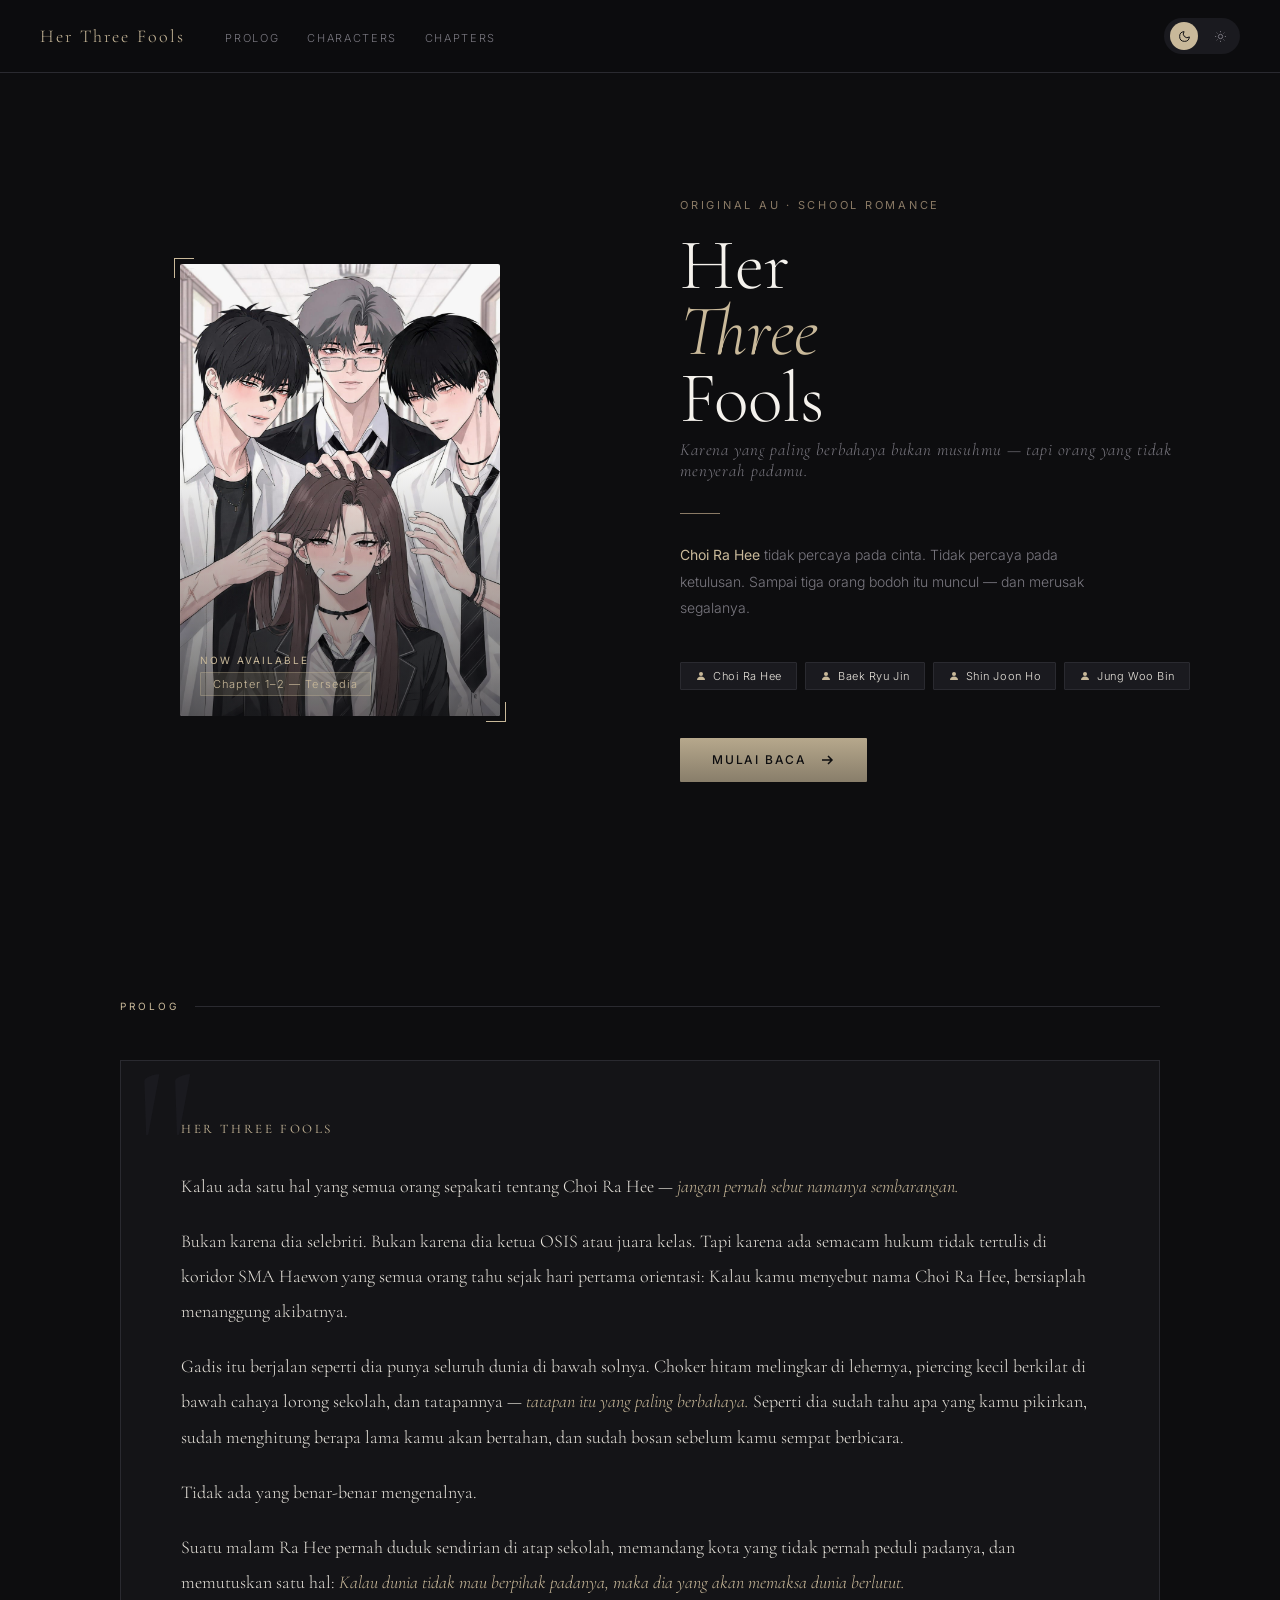
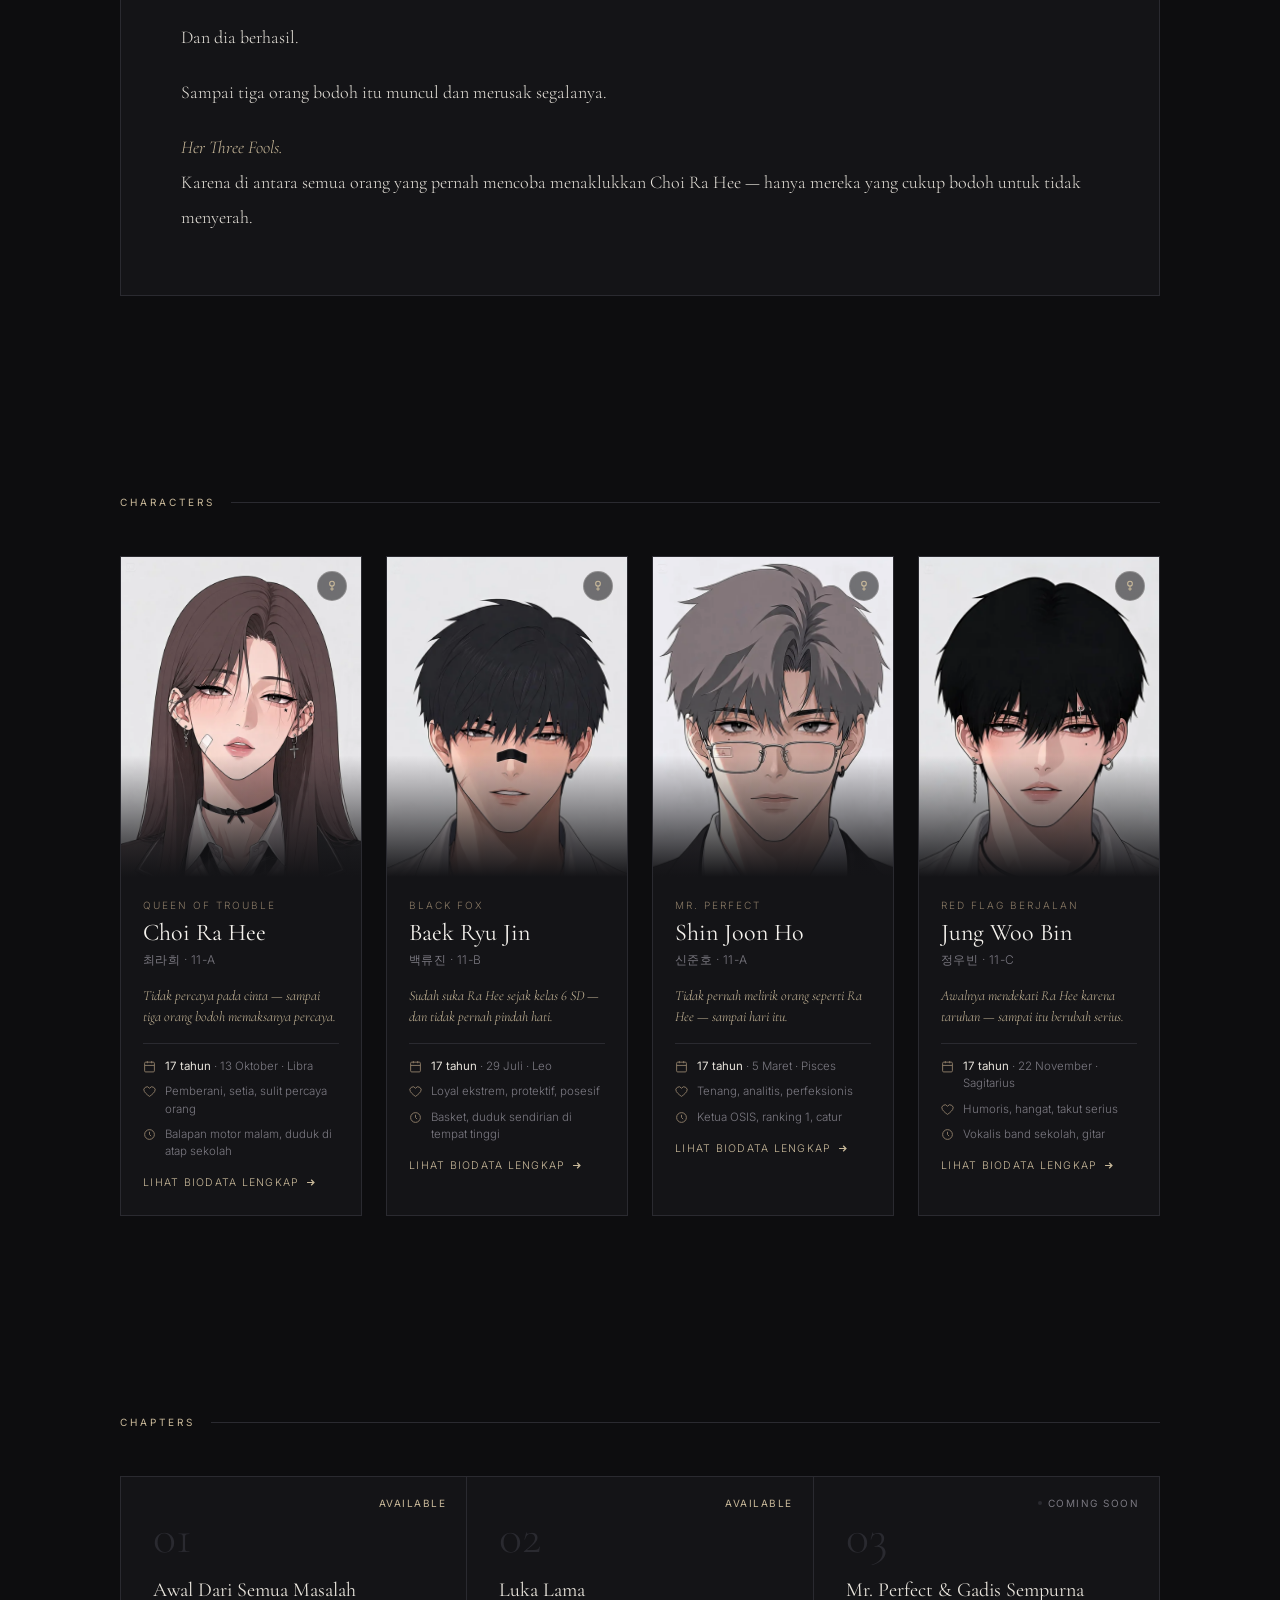
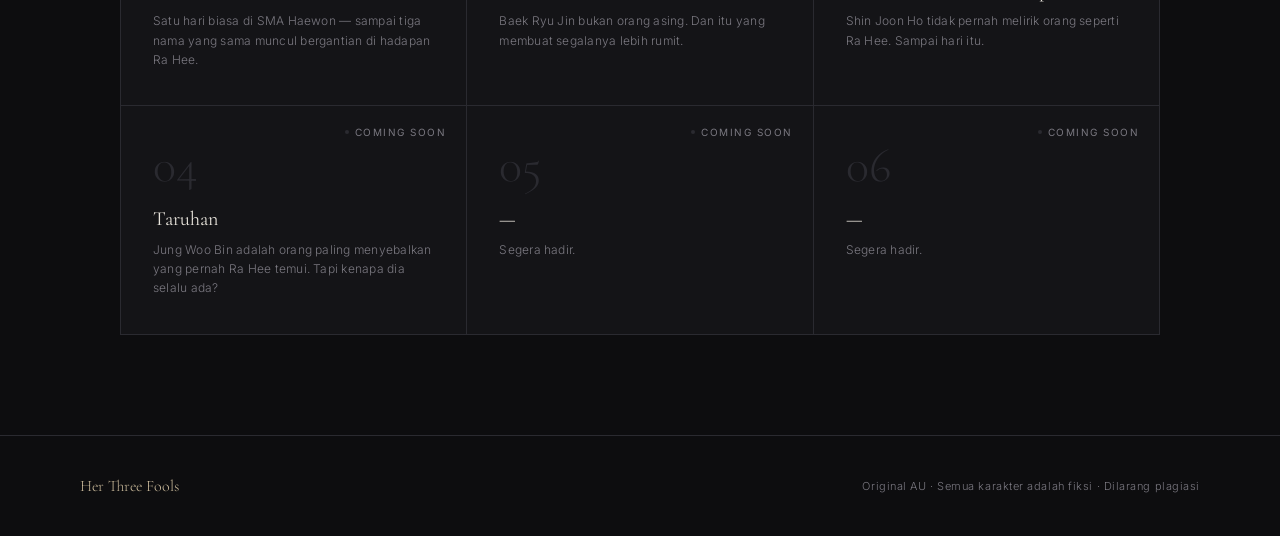
==== index.html @ b144f865 "first commit" ====
<!DOCTYPE html>
<html lang="id" data-theme="dark">

<head>
    <meta charset="UTF-8" />
    <meta name="viewport" content="width=device-width, initial-scale=1.0" />
    <title>Her Three Fools</title>
    <link
        href="https://fonts.googleapis.com/css2?family=Cormorant+Garamond:ital,wght@0,300;0,400;0,600;1,300;1,400&family=Inter:wght@300;400;500&display=swap"
        rel="stylesheet" />
    <link rel="stylesheet" href="assets/style.css" />
</head>

<body>

    <nav>
        <div class="nav-left">
            <a class="nav-logo" href="index.html">Her Three Fools</a>
            <ul class="nav-links">
                <li><a href="index.html#prolog">Prolog</a></li>
                <li><a href="index.html#characters">Characters</a></li>
                <li><a href="index.html#chapters">Chapters</a></li>
            </ul>
        </div>
        <div class="nav-right">
            <button class="theme-toggle" onclick="toggleTheme()" title="Ganti tema" style="cursor:pointer;border:none;font-family:'Inter',sans-serif;">
                <div class="toggle-icon" id="icon-dark">
                    <svg width="13" height="13" viewBox="0 0 24 24" fill="none" stroke="currentColor" stroke-width="1.8"><path d="M21 12.79A9 9 0 1111.21 3 7 7 0 0021 12.79z"/></svg>
                </div>
                <div class="toggle-icon" id="icon-light">
                    <svg width="13" height="13" viewBox="0 0 24 24" fill="none" stroke="currentColor" stroke-width="1.8"><circle cx="12" cy="12" r="4"/><path d="M12 2v2M12 20v2M4.93 4.93l1.41 1.41M17.66 17.66l1.41 1.41M2 12h2M20 12h2M6.34 17.66l-1.41 1.41M19.07 4.93l-1.41 1.41"/></svg>
                </div>
            </button>
            <button class="hamburger-btn" onclick="openMobileMenu()" aria-label="Menu">
                <svg width="16" height="16" viewBox="0 0 24 24" fill="none" stroke="currentColor" stroke-width="1.8"><path d="M3 6h18M3 12h18M3 18h18"/></svg>
            </button>
        </div>
    </nav>

    <div class="menu-overlay" id="menu-overlay" onclick="closeMobileMenu()"></div>
    <div class="mobile-menu" id="mobile-menu">
        <button class="mobile-close" onclick="closeMobileMenu()" aria-label="Tutup menu">
            <svg width="14" height="14" viewBox="0 0 24 24" fill="none" stroke="currentColor" stroke-width="1.8"><path d="M6 6l12 12M18 6L6 18"/></svg>
        </button>
        <a href="index.html#prolog">Prolog</a>
        <a href="index.html#characters">Characters</a>
        <a href="index.html#chapters">Chapters</a>
    </div>

    <section class="hero">
        <div class="hero-poster">
            <div class="poster-frame">
                <img src="poster.jpg" alt="Her Three Fools Poster" id="poster-img" />
                <div class="poster-overlay"></div>
                <div class="poster-label">
                    <div class="poster-tag">Now Available</div>
                    <div class="poster-chapter-badge">Chapter 1&ndash;2 &mdash; Tersedia</div>
                </div>
            </div>
        </div>

        <div class="hero-text">
            <div class="hero-eyebrow">Original AU &middot; School Romance</div>
            <h1 class="hero-title">Her<br /><em>Three</em><br />Fools</h1>
            <p class="hero-subtitle">Karena yang paling berbahaya bukan musuhmu &mdash; tapi orang yang tidak menyerah
                padamu.</p>
            <div class="hero-divider"></div>
            <p class="hero-desc">
                <strong>Choi Ra Hee</strong> tidak percaya pada cinta. Tidak percaya pada ketulusan. Sampai tiga
                orang bodoh itu muncul &mdash; dan merusak segalanya.
            </p>
            <div class="cast-row">
                <a class="cast-chip" href="characters/choi-ra-hee.html"><svg width="12" height="12" viewBox="0 0 24 24" fill="currentColor"><circle cx="12" cy="8" r="4"/><path d="M4 20c0-4.4 3.6-7 8-7s8 2.6 8 7"/></svg><span>Choi Ra Hee</span></a>
                <a class="cast-chip" href="characters/baek-ryu-jin.html"><svg width="12" height="12" viewBox="0 0 24 24" fill="currentColor"><circle cx="12" cy="8" r="4"/><path d="M4 20c0-4.4 3.6-7 8-7s8 2.6 8 7"/></svg><span>Baek Ryu Jin</span></a>
                <a class="cast-chip" href="characters/shin-joon-ho.html"><svg width="12" height="12" viewBox="0 0 24 24" fill="currentColor"><circle cx="12" cy="8" r="4"/><path d="M4 20c0-4.4 3.6-7 8-7s8 2.6 8 7"/></svg><span>Shin Joon Ho</span></a>
                <a class="cast-chip" href="characters/jung-woo-bin.html"><svg width="12" height="12" viewBox="0 0 24 24" fill="currentColor"><circle cx="12" cy="8" r="4"/><path d="M4 20c0-4.4 3.6-7 8-7s8 2.6 8 7"/></svg><span>Jung Woo Bin</span></a>
            </div>
            <a class="btn-read" href="chapter-1.html">
                Mulai Baca
                <svg width="16" height="16" viewBox="0 0 16 16" fill="none" stroke="currentColor" stroke-width="1.5">
                    <path d="M3 8h10M9 4l4 4-4 4" />
                </svg>
            </a>
        </div>
    </section>

    <!-- PROLOG -->
    <section class="section" id="prolog">
        <div class="section-label"><span>Prolog</span></div>
        <div class="prolog-card">
            <div class="prolog-title">Her Three Fools</div>
            <div class="prolog-text">
                <p>Kalau ada satu hal yang semua orang sepakati tentang Choi Ra Hee &mdash; <span class="highlight">jangan
                        pernah sebut namanya sembarangan.</span></p>
                <p>Bukan karena dia selebriti. Bukan karena dia ketua OSIS atau juara kelas. Tapi karena ada semacam
                    hukum tidak tertulis di koridor SMA Haewon yang semua orang tahu sejak hari pertama orientasi:
                    Kalau kamu menyebut nama Choi Ra Hee, bersiaplah menanggung akibatnya.</p>
                <p>Gadis itu berjalan seperti dia punya seluruh dunia di bawah solnya. Choker hitam melingkar di
                    lehernya, piercing kecil berkilat di bawah cahaya lorong sekolah, dan tatapannya &mdash; <span
                        class="highlight">tatapan itu yang paling berbahaya.</span> Seperti dia sudah tahu apa yang
                    kamu pikirkan, sudah menghitung berapa lama kamu akan bertahan, dan sudah bosan sebelum kamu
                    sempat berbicara.</p>
                <p>Tidak ada yang benar-benar mengenalnya.</p>
                <p>Suatu malam Ra Hee pernah duduk sendirian di atap sekolah, memandang kota yang tidak pernah
                    peduli padanya, dan memutuskan satu hal: <span class="highlight">Kalau dunia tidak mau berpihak
                        padanya, maka dia yang akan memaksa dunia berlutut.</span></p>
                <p>Dan dia berhasil.</p>
                <p>Sampai tiga orang bodoh itu muncul dan merusak segalanya.</p>
                <p><span class="highlight">Her Three Fools.</span><br />Karena di antara semua orang yang pernah
                    mencoba menaklukkan Choi Ra Hee &mdash; hanya mereka yang cukup bodoh untuk tidak menyerah.</p>
            </div>
        </div>
    </section>

    <!-- CHARACTERS -->
    <section class="section" id="characters">
        <div class="section-label"><span>Characters</span></div>
        <div class="characters-grid">
            <a class="char-card" href="characters/choi-ra-hee.html">
                <div class="char-photo-wrap">
                    <img src="assets/images/choi-ra-hee.jpg" alt="Choi Ra Hee" />
                    <div class="char-photo-fade"></div>
                    <div class="char-icon-badge" title="Cast"><svg width="14" height="14" viewBox="0 0 24 24" fill="none" stroke="currentColor" stroke-width="1.8"><circle cx="12" cy="8" r="4"/><path d="M12 12v8M9 17h6"/></svg></div>
                </div>
                <div class="char-body">
                    <div class="char-alias">Queen of Trouble</div>
                    <div class="char-name">Choi Ra Hee</div>
                    <div class="char-name-kr">최라희 · 11-A</div>
                    <p class="char-tagline">Tidak percaya pada cinta — sampai tiga orang bodoh memaksanya percaya.</p>
                    <div class="char-meta-list">
                        <div class="char-meta-row"><svg width="13" height="13" viewBox="0 0 24 24" fill="none" stroke="currentColor" stroke-width="1.8"><rect x="3" y="4" width="18" height="18" rx="2"/><path d="M16 2v4M8 2v4M3 10h18"/></svg><span><b>17 tahun</b> · 13 Oktober · Libra</span></div>
                        <div class="char-meta-row"><svg width="13" height="13" viewBox="0 0 24 24" fill="none" stroke="currentColor" stroke-width="1.8"><path d="M12 21s-7-4.6-9.5-9A5.5 5.5 0 0112 6a5.5 5.5 0 019.5 6c-2.5 4.4-9.5 9-9.5 9z"/></svg><span>Pemberani, setia, sulit percaya orang</span></div>
                        <div class="char-meta-row"><svg width="13" height="13" viewBox="0 0 24 24" fill="none" stroke="currentColor" stroke-width="1.8"><circle cx="12" cy="12" r="9"/><path d="M12 7v5l3 3"/></svg><span>Balapan motor malam, duduk di atap sekolah</span></div>
                    </div>
                    <div class="char-more-link">Lihat biodata lengkap <svg width="11" height="11" viewBox="0 0 16 16" fill="none" stroke="currentColor" stroke-width="1.8"><path d="M3 8h10M9 4l4 4-4 4"/></svg></div>
                </div>
            </a>
            <a class="char-card" href="characters/baek-ryu-jin.html">
                <div class="char-photo-wrap">
                    <img src="assets/images/baek-ryu-jin.jpg" alt="Baek Ryu Jin" />
                    <div class="char-photo-fade"></div>
                    <div class="char-icon-badge" title="Cast"><svg width="14" height="14" viewBox="0 0 24 24" fill="none" stroke="currentColor" stroke-width="1.8"><circle cx="12" cy="8" r="4"/><path d="M12 12v8M9 17h6"/></svg></div>
                </div>
                <div class="char-body">
                    <div class="char-alias">Black Fox</div>
                    <div class="char-name">Baek Ryu Jin</div>
                    <div class="char-name-kr">백류진 · 11-B</div>
                    <p class="char-tagline">Sudah suka Ra Hee sejak kelas 6 SD — dan tidak pernah pindah hati.</p>
                    <div class="char-meta-list">
                        <div class="char-meta-row"><svg width="13" height="13" viewBox="0 0 24 24" fill="none" stroke="currentColor" stroke-width="1.8"><rect x="3" y="4" width="18" height="18" rx="2"/><path d="M16 2v4M8 2v4M3 10h18"/></svg><span><b>17 tahun</b> · 29 Juli · Leo</span></div>
                        <div class="char-meta-row"><svg width="13" height="13" viewBox="0 0 24 24" fill="none" stroke="currentColor" stroke-width="1.8"><path d="M12 21s-7-4.6-9.5-9A5.5 5.5 0 0112 6a5.5 5.5 0 019.5 6c-2.5 4.4-9.5 9-9.5 9z"/></svg><span>Loyal ekstrem, protektif, posesif</span></div>
                        <div class="char-meta-row"><svg width="13" height="13" viewBox="0 0 24 24" fill="none" stroke="currentColor" stroke-width="1.8"><circle cx="12" cy="12" r="9"/><path d="M12 7v5l3 3"/></svg><span>Basket, duduk sendirian di tempat tinggi</span></div>
                    </div>
                    <div class="char-more-link">Lihat biodata lengkap <svg width="11" height="11" viewBox="0 0 16 16" fill="none" stroke="currentColor" stroke-width="1.8"><path d="M3 8h10M9 4l4 4-4 4"/></svg></div>
                </div>
            </a>
            <a class="char-card" href="characters/shin-joon-ho.html">
                <div class="char-photo-wrap">
                    <img src="assets/images/shin-joon-ho.jpg" alt="Shin Joon Ho" />
                    <div class="char-photo-fade"></div>
                    <div class="char-icon-badge" title="Cast"><svg width="14" height="14" viewBox="0 0 24 24" fill="none" stroke="currentColor" stroke-width="1.8"><circle cx="12" cy="8" r="4"/><path d="M12 12v8M9 17h6"/></svg></div>
                </div>
                <div class="char-body">
                    <div class="char-alias">Mr. Perfect</div>
                    <div class="char-name">Shin Joon Ho</div>
                    <div class="char-name-kr">신준호 · 11-A</div>
                    <p class="char-tagline">Tidak pernah melirik orang seperti Ra Hee — sampai hari itu.</p>
                    <div class="char-meta-list">
                        <div class="char-meta-row"><svg width="13" height="13" viewBox="0 0 24 24" fill="none" stroke="currentColor" stroke-width="1.8"><rect x="3" y="4" width="18" height="18" rx="2"/><path d="M16 2v4M8 2v4M3 10h18"/></svg><span><b>17 tahun</b> · 5 Maret · Pisces</span></div>
                        <div class="char-meta-row"><svg width="13" height="13" viewBox="0 0 24 24" fill="none" stroke="currentColor" stroke-width="1.8"><path d="M12 21s-7-4.6-9.5-9A5.5 5.5 0 0112 6a5.5 5.5 0 019.5 6c-2.5 4.4-9.5 9-9.5 9z"/></svg><span>Tenang, analitis, perfeksionis</span></div>
                        <div class="char-meta-row"><svg width="13" height="13" viewBox="0 0 24 24" fill="none" stroke="currentColor" stroke-width="1.8"><circle cx="12" cy="12" r="9"/><path d="M12 7v5l3 3"/></svg><span>Ketua OSIS, ranking 1, catur</span></div>
                    </div>
                    <div class="char-more-link">Lihat biodata lengkap <svg width="11" height="11" viewBox="0 0 16 16" fill="none" stroke="currentColor" stroke-width="1.8"><path d="M3 8h10M9 4l4 4-4 4"/></svg></div>
                </div>
            </a>
            <a class="char-card" href="characters/jung-woo-bin.html">
                <div class="char-photo-wrap">
                    <img src="assets/images/jung-woo-bin.jpg" alt="Jung Woo Bin" />
                    <div class="char-photo-fade"></div>
                    <div class="char-icon-badge" title="Cast"><svg width="14" height="14" viewBox="0 0 24 24" fill="none" stroke="currentColor" stroke-width="1.8"><circle cx="12" cy="8" r="4"/><path d="M12 12v8M9 17h6"/></svg></div>
                </div>
                <div class="char-body">
                    <div class="char-alias">Red Flag Berjalan</div>
                    <div class="char-name">Jung Woo Bin</div>
                    <div class="char-name-kr">정우빈 · 11-C</div>
                    <p class="char-tagline">Awalnya mendekati Ra Hee karena taruhan — sampai itu berubah serius.</p>
                    <div class="char-meta-list">
                        <div class="char-meta-row"><svg width="13" height="13" viewBox="0 0 24 24" fill="none" stroke="currentColor" stroke-width="1.8"><rect x="3" y="4" width="18" height="18" rx="2"/><path d="M16 2v4M8 2v4M3 10h18"/></svg><span><b>17 tahun</b> · 22 November · Sagitarius</span></div>
                        <div class="char-meta-row"><svg width="13" height="13" viewBox="0 0 24 24" fill="none" stroke="currentColor" stroke-width="1.8"><path d="M12 21s-7-4.6-9.5-9A5.5 5.5 0 0112 6a5.5 5.5 0 019.5 6c-2.5 4.4-9.5 9-9.5 9z"/></svg><span>Humoris, hangat, takut serius</span></div>
                        <div class="char-meta-row"><svg width="13" height="13" viewBox="0 0 24 24" fill="none" stroke="currentColor" stroke-width="1.8"><circle cx="12" cy="12" r="9"/><path d="M12 7v5l3 3"/></svg><span>Vokalis band sekolah, gitar</span></div>
                    </div>
                    <div class="char-more-link">Lihat biodata lengkap <svg width="11" height="11" viewBox="0 0 16 16" fill="none" stroke="currentColor" stroke-width="1.8"><path d="M3 8h10M9 4l4 4-4 4"/></svg></div>
                </div>
            </a>
        </div>
    </section>

    <!-- CHAPTERS -->
    <section class="section" id="chapters">
        <div class="section-label"><span>Chapters</span></div>
        <div class="chapters-grid">

            <a class="chapter-card" href="chapter-1.html">
                <div class="chapter-status status-available">Available</div>
                <div class="chapter-num">01</div>
                <div class="chapter-title">Awal Dari Semua Masalah</div>
                <div class="chapter-desc">Satu hari biasa di SMA Haewon &mdash; sampai tiga nama yang sama
                    muncul bergantian di hadapan Ra Hee.</div>
            </a>

            <a class="chapter-card" href="chapter-2.html">
                <div class="chapter-status status-available">Available</div>
                <div class="chapter-num">02</div>
                <div class="chapter-title">Luka Lama</div>
                <div class="chapter-desc">Baek Ryu Jin bukan orang asing. Dan itu yang membuat segalanya lebih
                    rumit.</div>
            </a>

            <div class="chapter-card locked">
                <div class="chapter-status status-soon">Coming Soon</div>
                <div class="chapter-num">03</div>
                <div class="chapter-title">Mr. Perfect & Gadis Sempurna</div>
                <div class="chapter-desc">Shin Joon Ho tidak pernah melirik orang seperti Ra Hee. Sampai hari itu.
                </div>
            </div>

            <div class="chapter-card locked">
                <div class="chapter-status status-soon">Coming Soon</div>
                <div class="chapter-num">04</div>
                <div class="chapter-title">Taruhan</div>
                <div class="chapter-desc">Jung Woo Bin adalah orang paling menyebalkan yang pernah Ra Hee temui.
                    Tapi kenapa dia selalu ada?</div>
            </div>

            <div class="chapter-card locked">
                <div class="chapter-status status-soon">Coming Soon</div>
                <div class="chapter-num">05</div>
                <div class="chapter-title">&mdash;</div>
                <div class="chapter-desc">Segera hadir.</div>
            </div>

            <div class="chapter-card locked">
                <div class="chapter-status status-soon">Coming Soon</div>
                <div class="chapter-num">06</div>
                <div class="chapter-title">&mdash;</div>
                <div class="chapter-desc">Segera hadir.</div>
            </div>

        </div>
    </section>

    <footer>
        <div class="footer-title">Her Three Fools</div>
        <div class="footer-note">Original AU &middot; Semua karakter adalah fiksi &middot; Dilarang plagiasi</div>
    </footer>

    <script src="assets/site.js"></script>
    <script>
        const img = document.getElementById('poster-img');
        img.onerror = function () {
            this.style.display = 'none';
            const ph = document.createElement('div');
            ph.style.cssText =
                'width:100%;aspect-ratio:2/3;background:var(--surface2);display:flex;flex-direction:column;align-items:center;justify-content:center;gap:12px;border-radius:2px;color:var(--border);';
            ph.innerHTML =
                `<svg width="32" height="32" viewBox="0 0 24 24" fill="none" stroke="currentColor" stroke-width="1"><rect x="3" y="3" width="18" height="18" rx="1"/><circle cx="8.5" cy="8.5" r="1.5"/><path d="M21 15l-5-5L5 21"/></svg><span style="font-size:11px;letter-spacing:0.1em;text-transform:uppercase;font-family:'Inter',sans-serif">Poster</span>`;
            this.parentElement.insertBefore(ph, this.parentElement.querySelector('.poster-overlay'));
        };
    </script>
</body>

</html>
---- assets/style.css ----
@import url('https://fonts.googleapis.com/css2?family=Cormorant+Garamond:ital,wght@0,300;0,400;0,600;1,300;1,400&family=Inter:wght@300;400;500&display=swap');

*,
*::before,
*::after {
    box-sizing: border-box;
    margin: 0;
    padding: 0;
}

/* ── DARK THEME ── */
:root,
[data-theme="dark"] {
    --bg: #0d0d0f;
    --surface: #141417;
    --surface2: #1a1a1f;
    --border: #2a2a30;
    --text: #e8e4dc;
    --muted: #7a7880;
    --accent: #c9b99a;
    --accent-dim: #8a7a65;
    --white: #f5f2ed;
    --nav-bg: rgba(13, 13, 15, 0.96);
    --poster-grad: rgba(13, 13, 15, 0.6);
    --hero-fade: #0d0d0f;
    --quote-col: #1a1a1f;
}

/* ── LIGHT THEME ── */
[data-theme="light"] {
    --bg: #f7f4ef;
    --surface: #ffffff;
    --surface2: #f0ece5;
    --border: #e0d9cf;
    --text: #2a2520;
    --muted: #9a8f82;
    --accent: #8a6a45;
    --accent-dim: #b08d6a;
    --white: #1a1510;
    --nav-bg: rgba(247, 244, 239, 0.96);
    --poster-grad: rgba(247, 244, 239, 0.5);
    --hero-fade: #f7f4ef;
    --quote-col: #ede8e0;
}

html {
    scroll-behavior: smooth;
}

body {
    background: var(--bg);
    color: var(--text);
    font-family: 'Inter', sans-serif;
    font-weight: 300;
    min-height: 100vh;
    overflow-x: hidden;
    transition: background 0.35s ease, color 0.35s ease;
}

/* ── NAV ── */
nav {
    position: fixed;
    top: 0;
    left: 0;
    right: 0;
    z-index: 200;
    padding: 18px 40px;
    display: flex;
    align-items: center;
    justify-content: space-between;
    background: var(--nav-bg);
    backdrop-filter: blur(12px);
    border-bottom: 1px solid var(--border);
    transition: background 0.35s, border-color 0.35s;
}

.nav-left {
    display: flex;
    align-items: center;
    gap: 40px;
}

.nav-logo {
    font-family: 'Cormorant Garamond', serif;
    font-size: 18px;
    font-weight: 300;
    letter-spacing: 0.12em;
    color: var(--accent);
    text-decoration: none;
    cursor: pointer;
}

.nav-links {
    display: flex;
    gap: 28px;
    list-style: none;
}

.nav-links a {
    color: var(--muted);
    text-decoration: none;
    font-size: 11px;
    letter-spacing: 0.15em;
    text-transform: uppercase;
    transition: color 0.2s;
}

.nav-links a:hover,
.nav-links a.current {
    color: var(--accent);
}

.nav-right {
    display: flex;
    align-items: center;
    gap: 14px;
}

/* ── THEME TOGGLE ── */
.theme-toggle {
    display: flex;
    align-items: center;
    gap: 8px;
    background: var(--surface2);
    border: 1px solid var(--border);
    border-radius: 999px;
    padding: 4px 6px;
    cursor: pointer;
    transition: background 0.3s, border-color 0.3s;
}

.theme-toggle:hover {
    border-color: var(--accent);
}

.toggle-icon {
    width: 28px;
    height: 28px;
    border-radius: 50%;
    display: flex;
    align-items: center;
    justify-content: center;
    transition: background 0.25s, color 0.25s;
}

.toggle-icon.active {
    background: var(--accent);
    color: var(--bg);
}

.toggle-icon:not(.active) {
    color: var(--muted);
}

/* ── HAMBURGER (mobile nav) ── */
.hamburger-btn {
    display: none;
    width: 36px;
    height: 36px;
    border-radius: 50%;
    align-items: center;
    justify-content: center;
    background: var(--surface2);
    border: 1px solid var(--border);
    color: var(--text);
    cursor: pointer;
}

.mobile-menu {
    display: none;
    position: fixed;
    top: 0;
    right: 0;
    bottom: 0;
    width: 78%;
    max-width: 320px;
    background: var(--nav-bg);
    backdrop-filter: blur(16px);
    border-left: 1px solid var(--border);
    z-index: 300;
    padding: 90px 32px 40px;
    transform: translateX(100%);
    transition: transform 0.3s ease;
    flex-direction: column;
    gap: 4px;
}

.mobile-menu.open {
    transform: translateX(0);
}

.mobile-menu a {
    display: block;
    color: var(--text);
    text-decoration: none;
    font-family: 'Cormorant Garamond', serif;
    font-size: 22px;
    padding: 16px 0;
    border-bottom: 1px solid var(--border);
}

.mobile-menu a.current {
    color: var(--accent);
}

.menu-overlay {
    display: none;
    position: fixed;
    inset: 0;
    background: rgba(0, 0, 0, 0.5);
    z-index: 290;
    opacity: 0;
    transition: opacity 0.3s ease;
}

.menu-overlay.open {
    display: block;
    opacity: 1;
}

.mobile-close {
    position: absolute;
    top: 20px;
    right: 24px;
    width: 32px;
    height: 32px;
    display: flex;
    align-items: center;
    justify-content: center;
    background: none;
    border: 1px solid var(--border);
    border-radius: 50%;
    color: var(--text);
    cursor: pointer;
}

@media (max-width: 900px) {
    .nav-links {
        display: none;
    }

    .hamburger-btn {
        display: flex;
    }

    .mobile-menu {
        display: flex;
    }
}

/* ── HERO ── */
.hero {
    min-height: 100vh;
    display: grid;
    grid-template-columns: 1fr 1fr;
    align-items: center;
    padding: 80px 80px 0;
    gap: 80px;
    position: relative;
}

.hero::after {
    content: '';
    position: absolute;
    bottom: 0;
    left: 0;
    right: 0;
    height: 180px;
    background: linear-gradient(to bottom, transparent, var(--hero-fade));
    pointer-events: none;
    transition: background 0.35s;
}

.hero-poster {
    display: flex;
    justify-content: center;
    align-items: center;
}

.poster-frame {
    position: relative;
    width: 320px;
}

.poster-frame img {
    width: 100%;
    border-radius: 2px;
    display: block;
    filter: contrast(1.03) brightness(0.97);
}

.poster-overlay {
    position: absolute;
    inset: 0;
    background: linear-gradient(to top, var(--poster-grad) 0%, transparent 55%);
    border-radius: 2px;
    transition: background 0.35s;
}

.poster-label {
    position: absolute;
    bottom: 20px;
    left: 20px;
    right: 20px;
}

.poster-tag {
    font-size: 10px;
    letter-spacing: 0.2em;
    text-transform: uppercase;
    color: var(--accent);
    font-weight: 400;
    margin-bottom: 6px;
}

.poster-chapter-badge {
    display: inline-block;
    background: rgba(201, 185, 154, 0.15);
    border: 1px solid rgba(201, 185, 154, 0.3);
    color: var(--accent);
    font-size: 11px;
    letter-spacing: 0.1em;
    padding: 4px 12px;
    border-radius: 1px;
}

.poster-frame::before,
.poster-frame::after {
    content: '';
    position: absolute;
    width: 20px;
    height: 20px;
    border-color: var(--accent);
    border-style: solid;
    transition: border-color 0.35s;
}

.poster-frame::before {
    top: -6px;
    left: -6px;
    border-width: 1px 0 0 1px;
}

.poster-frame::after {
    bottom: -6px;
    right: -6px;
    border-width: 0 1px 1px 0;
}

/* ── HERO TEXT ── */
.hero-eyebrow {
    font-size: 11px;
    letter-spacing: 0.25em;
    text-transform: uppercase;
    color: var(--accent-dim);
    margin-bottom: 20px;
    font-weight: 400;
}

.hero-title {
    font-family: 'Cormorant Garamond', serif;
    font-size: 72px;
    font-weight: 300;
    line-height: 0.92;
    color: var(--white);
    margin-bottom: 8px;
    transition: color 0.35s;
}

.hero-title em {
    font-style: italic;
    color: var(--accent);
}

.hero-subtitle {
    font-family: 'Cormorant Garamond', serif;
    font-size: 17px;
    font-weight: 300;
    font-style: italic;
    color: var(--muted);
    margin-bottom: 32px;
    letter-spacing: 0.05em;
}

.hero-divider {
    width: 40px;
    height: 1px;
    background: var(--accent-dim);
    margin-bottom: 28px;
    transition: background 0.35s;
}

.hero-desc {
    font-size: 14px;
    line-height: 1.9;
    color: var(--muted);
    max-width: 420px;
    margin-bottom: 40px;
}

.hero-desc strong {
    color: var(--accent);
    font-weight: 400;
}

.cast-row {
    display: flex;
    flex-wrap: wrap;
    gap: 8px;
    margin-bottom: 48px;
}

.cast-chip {
    background: var(--surface2);
    border: 1px solid var(--border);
    padding: 6px 14px;
    border-radius: 1px;
    font-size: 11px;
    letter-spacing: 0.05em;
    color: var(--muted);
    white-space: nowrap;
    transition: background 0.35s, border-color 0.35s;
    display: inline-flex;
    align-items: center;
    gap: 6px;
    text-decoration: none;
}

.cast-chip svg {
    flex-shrink: 0;
    color: var(--accent);
}

.cast-chip span {
    color: var(--text);
}

.btn-read {
    display: inline-flex;
    align-items: center;
    gap: 12px;
    background: var(--accent);
    color: var(--bg);
    font-size: 12px;
    font-weight: 500;
    letter-spacing: 0.15em;
    text-transform: uppercase;
    padding: 14px 32px;
    border-radius: 1px;
    transition: opacity 0.2s, transform 0.2s;
    cursor: pointer;
    border: none;
    font-family: 'Inter', sans-serif;
    text-decoration: none;
}

.btn-read:hover {
    opacity: 0.85;
    transform: translateY(-1px);
}

.btn-read svg {
    transition: transform 0.2s;
}

.btn-read:hover svg {
    transform: translateX(3px);
}

/* ── SECTIONS ── */
.section {
    padding: 100px 80px;
    max-width: 1200px;
    margin: 0 auto;
}

.section-label {
    display: flex;
    align-items: center;
    gap: 16px;
    margin-bottom: 48px;
}

.section-label span {
    font-size: 10px;
    letter-spacing: 0.3em;
    text-transform: uppercase;
    color: var(--accent);
    font-weight: 400;
    white-space: nowrap;
}

.section-label::after {
    content: '';
    flex: 1;
    height: 1px;
    background: var(--border);
    transition: background 0.35s;
}

/* ── PROLOG ── */
.prolog-card {
    background: var(--surface);
    border: 1px solid var(--border);
    padding: 60px;
    position: relative;
    overflow: hidden;
    transition: background 0.35s, border-color 0.35s;
}

.prolog-card::before {
    content: '"';
    font-family: 'Cormorant Garamond', serif;
    font-size: clamp(110px, 22vw, 220px);
    color: var(--quote-col);
    position: absolute;
    top: -0.12em;
    left: 0.06em;
    line-height: 1;
    pointer-events: none;
    user-select: none;
    transition: color 0.35s;
}

.prolog-title {
    font-family: 'Cormorant Garamond', serif;
    font-size: 13px;
    letter-spacing: 0.2em;
    text-transform: uppercase;
    color: var(--accent);
    margin-bottom: 32px;
    font-weight: 400;
    position: relative;
    z-index: 1;
}

.prolog-text {
    font-family: 'Cormorant Garamond', serif;
    font-size: 18px;
    line-height: 1.95;
    color: var(--text);
    font-weight: 300;
    position: relative;
    z-index: 1;
}

.prolog-text p {
    margin-bottom: 20px;
}

.prolog-text p:last-child {
    margin-bottom: 0;
}

.prolog-text .highlight {
    font-style: italic;
    color: var(--accent);
}

/* ── CHAPTERS GRID ── */
.chapters-grid {
    display: grid;
    grid-template-columns: repeat(auto-fill, minmax(280px, 1fr));
    gap: 1px;
    background: var(--border);
    border: 1px solid var(--border);
    transition: background 0.35s, border-color 0.35s;
}

.chapter-card {
    background: var(--surface);
    padding: 36px 32px;
    cursor: pointer;
    transition: background 0.2s;
    text-decoration: none;
    display: block;
    position: relative;
}

.chapter-card:hover:not(.locked) {
    background: var(--surface2);
}

.chapter-card.locked {
    cursor: default;
}

.chapter-num {
    font-family: 'Cormorant Garamond', serif;
    font-size: 48px;
    font-weight: 300;
    color: var(--border);
    line-height: 1;
    margin-bottom: 16px;
    transition: color 0.2s;
}

.chapter-card:hover:not(.locked) .chapter-num {
    color: var(--accent-dim);
}

.chapter-title {
    font-family: 'Cormorant Garamond', serif;
    font-size: 20px;
    font-weight: 400;
    color: var(--text);
    margin-bottom: 8px;
    line-height: 1.3;
}

.chapter-desc {
    font-size: 12px;
    color: var(--muted);
    line-height: 1.6;
    letter-spacing: 0.02em;
}

.chapter-status {
    position: absolute;
    top: 20px;
    right: 20px;
    font-size: 10px;
    letter-spacing: 0.15em;
    text-transform: uppercase;
    font-weight: 400;
}

.status-available {
    color: var(--accent);
}

.status-soon {
    color: var(--muted);
    display: flex;
    align-items: center;
    gap: 6px;
}

.status-soon::before {
    content: '';
    width: 4px;
    height: 4px;
    border-radius: 50%;
    background: var(--border);
    display: inline-block;
}

/* ── CHARACTERS GRID (index) ── */
.characters-grid {
    display: grid;
    grid-template-columns: repeat(4, 1fr);
    gap: 24px;
}

.char-card {
    background: var(--surface);
    border: 1px solid var(--border);
    transition: background 0.35s, border-color 0.35s, transform 0.2s;
    overflow: hidden;
    text-decoration: none;
    display: block;
    color: inherit;
}

.char-card:hover {
    transform: translateY(-4px);
}

.char-photo-wrap {
    position: relative;
    width: 100%;
    aspect-ratio: 3 / 4;
    overflow: hidden;
    background: var(--surface2);
}

.char-photo-wrap img {
    width: 100%;
    height: 100%;
    object-fit: cover;
    object-position: top center;
    display: block;
    filter: contrast(1.03) brightness(0.98);
}

.char-photo-fade {
    position: absolute;
    inset: 0;
    background: linear-gradient(to top, var(--surface) 0%, transparent 38%);
    transition: background 0.35s;
}

.char-icon-badge {
    position: absolute;
    top: 14px;
    right: 14px;
    width: 30px;
    height: 30px;
    border-radius: 50%;
    background: rgba(13, 13, 15, 0.55);
    backdrop-filter: blur(4px);
    border: 1px solid rgba(245, 242, 237, 0.25);
    display: flex;
    align-items: center;
    justify-content: center;
    color: var(--accent);
}

[data-theme="light"] .char-icon-badge {
    background: rgba(255, 255, 255, 0.6);
    border: 1px solid rgba(20, 15, 10, 0.15);
}

.char-body {
    padding: 22px 22px 26px;
}

.char-alias {
    font-size: 10px;
    letter-spacing: 0.2em;
    text-transform: uppercase;
    color: var(--accent-dim);
    margin-bottom: 8px;
}

.char-name {
    font-family: 'Cormorant Garamond', serif;
    font-size: 24px;
    font-weight: 400;
    color: var(--white);
    margin-bottom: 4px;
    line-height: 1.2;
    transition: color 0.35s;
}

.char-name-kr {
    font-size: 12px;
    color: var(--muted);
    margin-bottom: 16px;
    letter-spacing: 0.04em;
}

.char-tagline {
    font-family: 'Cormorant Garamond', serif;
    font-style: italic;
    font-size: 14px;
    color: var(--accent);
    margin-bottom: 16px;
    line-height: 1.5;
}

.char-meta-list {
    display: flex;
    flex-direction: column;
    gap: 8px;
    padding-top: 14px;
    border-top: 1px solid var(--border);
    transition: border-color 0.35s;
}

.char-meta-row {
    display: flex;
    align-items: flex-start;
    gap: 9px;
    font-size: 11.5px;
    color: var(--muted);
    line-height: 1.5;
}

.char-meta-row svg {
    flex-shrink: 0;
    margin-top: 2px;
    color: var(--accent-dim);
}

.char-meta-row b {
    color: var(--text);
    font-weight: 400;
}

.char-more-link {
    display: flex;
    align-items: center;
    gap: 6px;
    margin-top: 16px;
    font-size: 10.5px;
    letter-spacing: 0.12em;
    text-transform: uppercase;
    color: var(--accent);
}

.char-more-link svg {
    transition: transform 0.2s;
}

.char-card:hover .char-more-link svg {
    transform: translateX(3px);
}

/* ── PAGES (legacy, harmless if unused) ── */
.page {
    display: none;
}

.page.active {
    display: block;
}

/* ── READER ── */
.reader-header {
    padding: 110px 80px 40px;
    max-width: 800px;
    margin: 0 auto;
}

.reader-back {
    display: inline-flex;
    align-items: center;
    gap: 8px;
    color: var(--muted);
    font-size: 12px;
    letter-spacing: 0.1em;
    text-transform: uppercase;
    cursor: pointer;
    border: none;
    background: none;
    padding: 0;
    transition: color 0.2s;
    margin-bottom: 48px;
    font-family: 'Inter', sans-serif;
    text-decoration: none;
}

.reader-back:hover {
    color: var(--accent);
}

.reader-chapter-label {
    font-size: 11px;
    letter-spacing: 0.25em;
    text-transform: uppercase;
    color: var(--accent-dim);
    margin-bottom: 12px;
}

.reader-title {
    font-family: 'Cormorant Garamond', serif;
    font-size: 48px;
    font-weight: 300;
    color: var(--white);
    line-height: 1.1;
    margin-bottom: 32px;
    transition: color 0.35s;
}

.reader-meta {
    display: flex;
    align-items: center;
    gap: 24px;
    flex-wrap: wrap;
    padding-bottom: 32px;
    border-bottom: 1px solid var(--border);
    transition: border-color 0.35s;
}

.reader-meta span {
    font-size: 12px;
    color: var(--muted);
    letter-spacing: 0.05em;
}

.reader-meta span:first-child {
    color: var(--accent);
}

.reader-body {
    max-width: 680px;
    margin: 0 auto;
    padding: 0 80px 80px;
}

.reader-body p {
    font-family: 'Cormorant Garamond', serif;
    font-size: 19px;
    line-height: 2;
    color: var(--text);
    font-weight: 300;
    margin-bottom: 28px;
}

.reader-body .scene-break {
    text-align: center;
    color: var(--accent);
    margin: 40px 0;
    font-size: 18px;
    letter-spacing: 0.3em;
}

.reader-body .pov {
    font-size: 11px;
    letter-spacing: 0.25em;
    text-transform: uppercase;
    color: var(--accent);
    margin-bottom: 24px;
    margin-top: 40px;
    font-family: 'Inter', sans-serif;
    font-weight: 400;
}

.reader-body .dialogue-line {
    font-family: 'Inter', sans-serif;
    font-size: 13.5px;
    line-height: 1.6;
    background: var(--surface);
    border: 1px solid var(--border);
    border-left: 2px solid var(--accent-dim);
    padding: 12px 16px;
    border-radius: 1px;
    color: var(--muted);
    margin: -8px 0 24px;
    transition: background 0.35s, border-color 0.35s;
}

/* ── CHAR INLINE CARD (kartu karakter di tengah chapter) ──
   Layout vertikal: foto besar di atas (seperti poster),
   semua teks (label/nama/alias/link) ditaruh di bawah foto.
   char-inline-text dibuat "display:contents" supaya anak-anaknya
   ikut urutan flex-column dari char-inline-card tanpa perlu ubah HTML. */
.char-inline-card {
    display: flex;
    flex-direction: column;
    align-items: center;
    text-align: center;
    background: var(--surface);
    border: 1px solid var(--border);
    border-left: 2px solid var(--accent-dim);
    padding: 28px 24px 26px;
    border-radius: 1px;
    margin: 8px 0 32px;
    transition: background 0.35s, border-color 0.35s;
}

.char-inline-photo {
    width: 100%;
    max-width: 460px;
    aspect-ratio: 3 / 4;
    border-radius: 4px;
    overflow: hidden;
    background: var(--surface2);
    margin-bottom: 18px;
}

.char-inline-photo img {
    width: 100%;
    height: 100%;
    object-fit: cover;
    object-position: top center;
    display: block;
    filter: contrast(1.03) brightness(0.98);
}

.char-inline-text {
    display: contents;
}

.char-inline-label {
    font-size: 10px;
    letter-spacing: 0.18em;
    text-transform: uppercase;
    color: var(--accent-dim);
    margin-bottom: 8px;
    font-family: 'Inter', sans-serif;
}

.char-inline-name {
    font-family: 'Cormorant Garamond', serif;
    font-size: 26px;
    font-weight: 400;
    color: var(--white);
    line-height: 1.2;
    margin-bottom: 4px;
    transition: color 0.35s;
}

.char-inline-alias {
    font-family: 'Cormorant Garamond', serif;
    font-style: italic;
    font-size: 14.5px;
    color: var(--accent);
    margin-bottom: 16px;
}

.char-inline-link {
    display: inline-flex;
    align-items: center;
    gap: 4px;
    font-size: 10.5px;
    letter-spacing: 0.1em;
    text-transform: uppercase;
    color: var(--muted);
    text-decoration: none;
    font-family: 'Inter', sans-serif;
    transition: color 0.2s;
}

.char-inline-link:hover {
    color: var(--accent);
}

.reader-nav {
    display: flex;
    justify-content: space-between;
    align-items: center;
    max-width: 680px;
    margin: 0 auto;
    padding: 40px 80px 80px;
    border-top: 1px solid var(--border);
    transition: border-color 0.35s;
    gap: 12px;
}

.nav-chapter-btn {
    display: flex;
    align-items: center;
    gap: 12px;
    background: none;
    border: 1px solid var(--border);
    color: var(--muted);
    padding: 12px 24px;
    font-size: 12px;
    letter-spacing: 0.1em;
    text-transform: uppercase;
    cursor: pointer;
    transition: all 0.2s;
    border-radius: 1px;
    font-family: 'Inter', sans-serif;
    text-decoration: none;
}

.nav-chapter-btn:hover:not(.disabled) {
    border-color: var(--accent);
    color: var(--accent);
}

.nav-chapter-btn.disabled {
    opacity: 0.3;
    pointer-events: none;
}

.nav-chapter-btn.primary {
    background: var(--surface2);
    border-color: var(--accent-dim);
    color: var(--text);
}

.progress-dots {
    display: flex;
    gap: 8px;
}

.dot {
    width: 6px;
    height: 6px;
    border-radius: 50%;
    background: var(--border);
    transition: background 0.35s;
}

.dot.active {
    background: var(--accent);
}

/* ── CHARACTER DETAIL PAGE ── */
.char-hero {
    padding: 130px 80px 60px;
    max-width: 1100px;
    margin: 0 auto;
    display: grid;
    grid-template-columns: 320px 1fr;
    gap: 60px;
    align-items: start;
}

.char-hero-photo {
    position: relative;
    border-radius: 2px;
    overflow: hidden;
    border: 1px solid var(--border);
}

.char-hero-photo img {
    width: 100%;
    display: block;
    aspect-ratio: 3 / 4;
    object-fit: cover;
    object-position: top center;
    filter: contrast(1.03) brightness(0.98);
}

.char-hero-photo::before,
.char-hero-photo::after {
    content: '';
    position: absolute;
    width: 20px;
    height: 20px;
    border-color: var(--accent);
    border-style: solid;
    z-index: 2;
    transition: border-color 0.35s;
}

.char-hero-photo::before {
    top: -1px;
    left: -1px;
    border-width: 1px 0 0 1px;
}

.char-hero-photo::after {
    bottom: -1px;
    right: -1px;
    border-width: 0 1px 1px 0;
}

.char-hero-info .hero-eyebrow {
    margin-bottom: 14px;
}

.char-hero-info .reader-title {
    font-size: 56px;
    margin-bottom: 4px;
}

.char-hero-name-kr {
    font-size: 14px;
    color: var(--muted);
    letter-spacing: 0.04em;
    margin-bottom: 24px;
}

.char-hero-tagline {
    font-family: 'Cormorant Garamond', serif;
    font-style: italic;
    font-size: 19px;
    color: var(--accent);
    line-height: 1.6;
    margin-bottom: 28px;
    max-width: 520px;
}

.char-stat-row {
    display: flex;
    flex-wrap: wrap;
    gap: 10px;
}

.char-stat-chip {
    background: var(--surface2);
    border: 1px solid var(--border);
    padding: 8px 16px;
    border-radius: 1px;
    font-size: 11.5px;
    color: var(--text);
    letter-spacing: 0.03em;
    transition: background 0.35s, border-color 0.35s;
}

.char-stat-chip b {
    color: var(--accent);
    font-weight: 400;
}

/* Biodata sections */
.bio-section {
    max-width: 1100px;
    margin: 0 auto;
    padding: 0 80px 60px;
}

.bio-section-title {
    display: flex;
    align-items: center;
    gap: 14px;
    margin-bottom: 28px;
}

.bio-section-title svg {
    color: var(--accent);
    flex-shrink: 0;
}

.bio-section-title h2 {
    font-family: 'Cormorant Garamond', serif;
    font-size: 22px;
    font-weight: 400;
    color: var(--white);
    letter-spacing: 0.02em;
    transition: color 0.35s;
}

.bio-grid {
    display: grid;
    grid-template-columns: repeat(2, 1fr);
    gap: 1px;
    background: var(--border);
    border: 1px solid var(--border);
    margin-bottom: 8px;
    transition: background 0.35s, border-color 0.35s;
}

.bio-row {
    background: var(--surface);
    padding: 18px 24px;
    transition: background 0.35s;
}

.bio-row .bio-label {
    font-size: 10px;
    letter-spacing: 0.15em;
    text-transform: uppercase;
    color: var(--accent-dim);
    margin-bottom: 6px;
}

.bio-row .bio-value {
    font-family: 'Cormorant Garamond', serif;
    font-size: 17px;
    color: var(--text);
    line-height: 1.5;
}

.trait-columns {
    display: grid;
    grid-template-columns: repeat(2, 1fr);
    gap: 1px;
    background: var(--border);
    border: 1px solid var(--border);
    transition: background 0.35s, border-color 0.35s;
}

.trait-col {
    background: var(--surface);
    padding: 28px 28px 24px;
    transition: background 0.35s;
}

.trait-col-label {
    display: flex;
    align-items: center;
    gap: 8px;
    font-size: 11px;
    letter-spacing: 0.15em;
    text-transform: uppercase;
    margin-bottom: 16px;
}

.trait-col-label.positive {
    color: var(--accent);
}

.trait-col-label.negative {
    color: var(--muted);
}

.trait-list {
    list-style: none;
    display: flex;
    flex-direction: column;
    gap: 10px;
}

.trait-list li {
    font-size: 14px;
    color: var(--text);
    line-height: 1.6;
    padding-left: 18px;
    position: relative;
}

.trait-list li::before {
    content: '';
    position: absolute;
    left: 0;
    top: 9px;
    width: 5px;
    height: 5px;
    border-radius: 50%;
    background: var(--accent-dim);
}

.facts-list {
    list-style: none;
    background: var(--surface);
    border: 1px solid var(--border);
    transition: background 0.35s, border-color 0.35s;
}

.facts-list li {
    padding: 16px 24px;
    font-size: 14px;
    line-height: 1.65;
    color: var(--text);
    border-bottom: 1px solid var(--border);
    display: flex;
    gap: 14px;
    transition: border-color 0.35s;
}

.facts-list li:last-child {
    border-bottom: none;
}

.facts-list li svg {
    flex-shrink: 0;
    margin-top: 4px;
    color: var(--accent-dim);
}

.char-nav-footer {
    display: flex;
    justify-content: space-between;
    align-items: center;
    max-width: 1100px;
    margin: 0 auto;
    padding: 40px 80px 80px;
    border-top: 1px solid var(--border);
    transition: border-color 0.35s;
}

/* ── FOOTER ── */
footer {
    border-top: 1px solid var(--border);
    padding: 40px 80px;
    display: flex;
    justify-content: space-between;
    align-items: center;
    transition: border-color 0.35s;
}

.footer-title {
    font-family: 'Cormorant Garamond', serif;
    font-size: 16px;
    color: var(--accent);
}

.footer-note {
    font-size: 11px;
    color: var(--muted);
    letter-spacing: 0.05em;
}

/* ── RESPONSIVE ── */
@media (max-width: 900px) {
    .hero {
        grid-template-columns: 1fr;
        padding: 100px 24px 60px;
        gap: 48px;
        min-height: auto;
    }

    .hero-poster {
        order: -1;
    }

    .poster-frame {
        width: 240px;
    }

    .hero-title {
        font-size: 52px;
    }

    .section {
        padding: 60px 24px;
    }

    .prolog-card {
        padding: 44px 24px 32px;
    }

    .characters-grid {
        grid-template-columns: repeat(2, 1fr);
        gap: 16px;
    }

    .char-body {
        padding: 16px 16px 20px;
    }

    .char-name {
        font-size: 19px;
    }

    .reader-header,
    .reader-body,
    .reader-nav {
        padding-left: 24px;
        padding-right: 24px;
    }

    .char-hero {
        grid-template-columns: 1fr;
        padding: 110px 24px 40px;
        gap: 28px;
    }

    .char-hero-photo {
        max-width: 260px;
        margin: 0 auto;
    }

    .char-hero-info .reader-title {
        font-size: 38px;
    }

    .bio-section {
        padding: 0 24px 48px;
    }

    .bio-grid,
    .trait-columns {
        grid-template-columns: 1fr;
    }

    .char-nav-footer {
        padding: 32px 24px 60px;
    }

    nav {
        padding: 14px 20px;
    }

    footer {
        padding: 32px 24px;
        flex-direction: column;
        gap: 12px;
        text-align: center;
    }
}

@media (max-width: 520px) {
    .characters-grid {
        grid-template-columns: repeat(2, 1fr);
        gap: 12px;
    }

    .char-tagline {
        display: none;
    }

    .char-meta-row {
        font-size: 10.5px;
    }

    .char-stat-row {
        gap: 8px;
    }

    .reader-nav {
        flex-wrap: wrap;
    }

    .nav-chapter-btn span.btn-text {
        display: none;
    }

    .char-inline-card {
        padding: 22px 18px 20px;
    }

    .char-inline-photo {
        max-width: 100%;
    }

    .char-inline-name {
        font-size: 21px;
    }
}
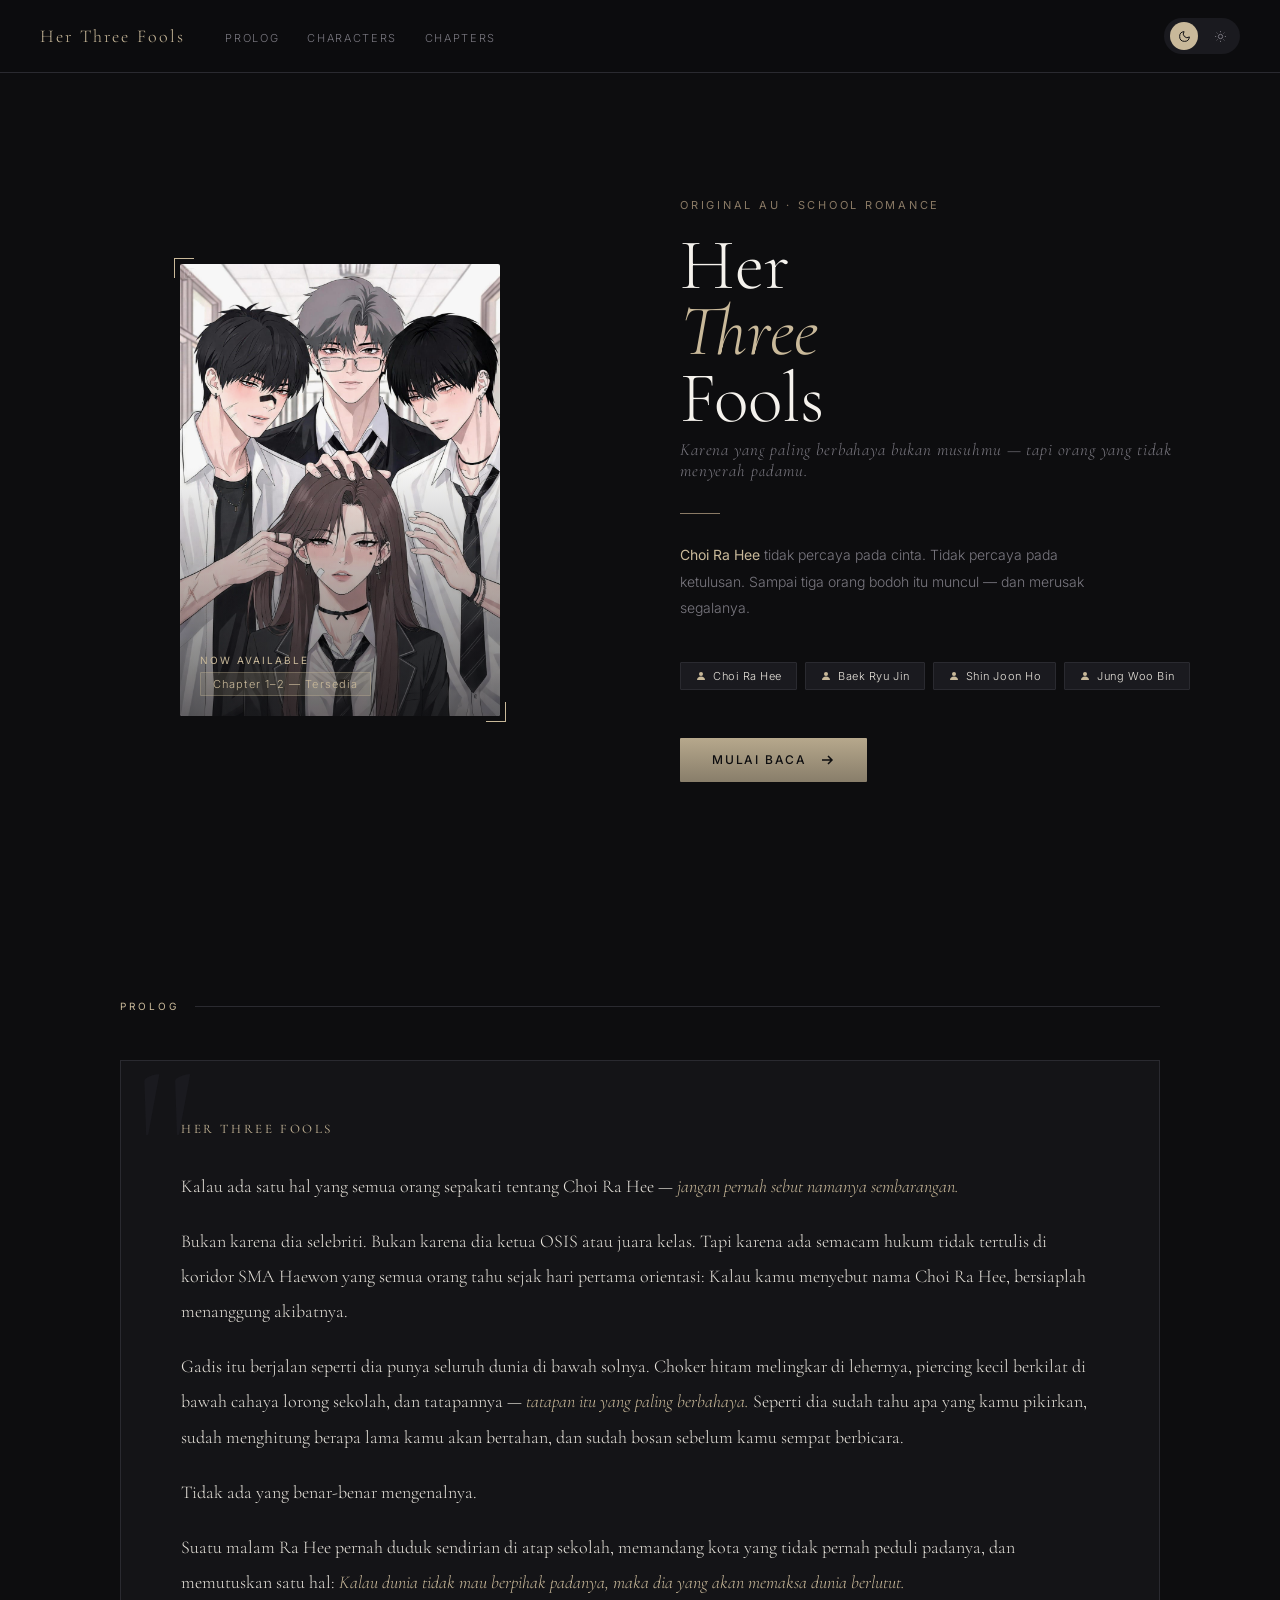
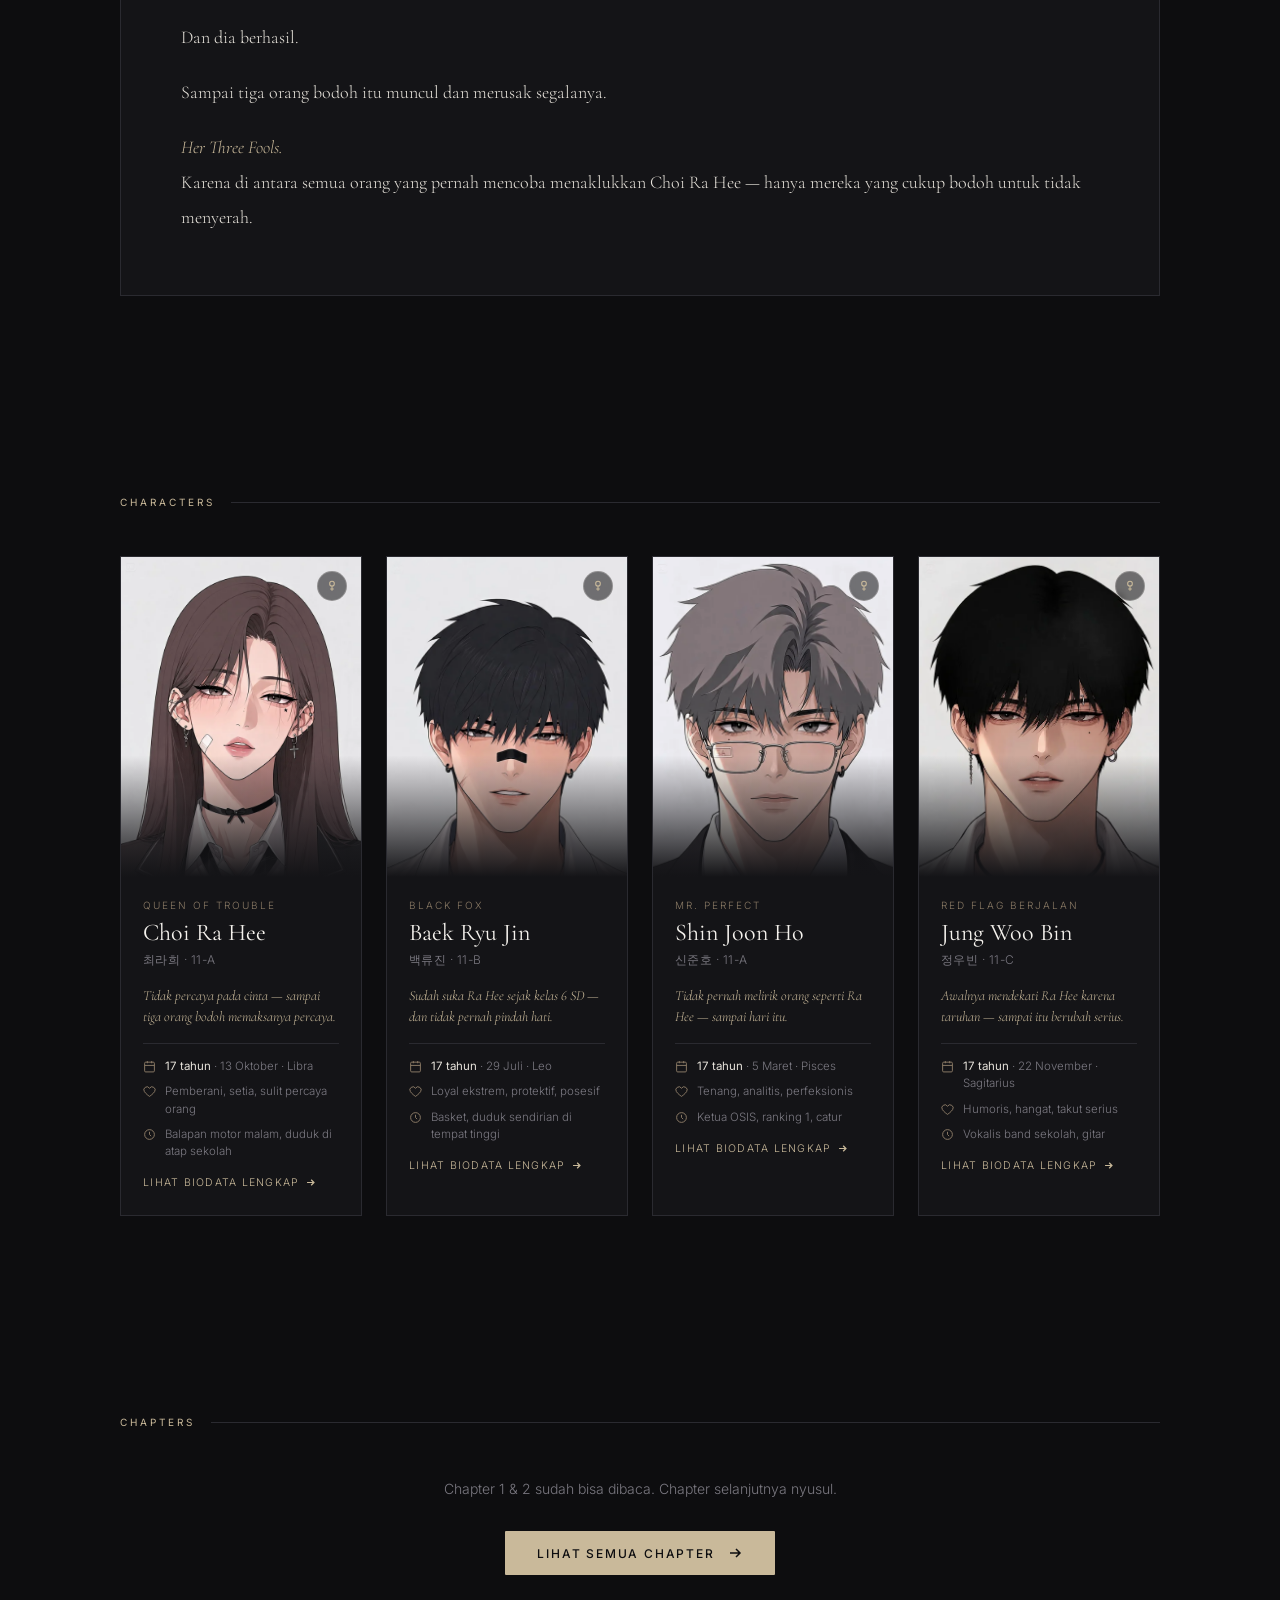
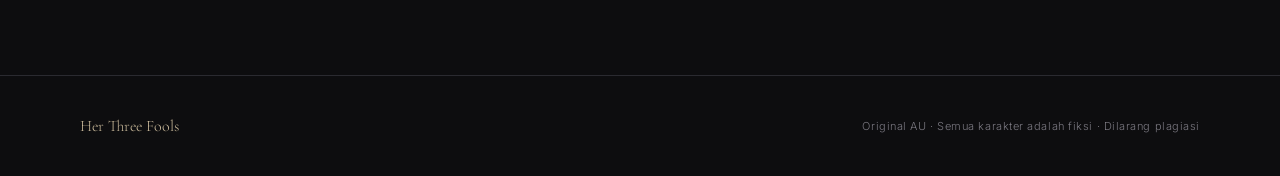
==== commit 3ecb3ade: "update halaman" ====
--- a/index.html
+++ b/index.html
@@ -19,20 +19,29 @@
             <ul class="nav-links">
                 <li><a href="index.html#prolog">Prolog</a></li>
                 <li><a href="index.html#characters">Characters</a></li>
-                <li><a href="index.html#chapters">Chapters</a></li>
+                <li><a href="chapters.html">Chapters</a></li>
             </ul>
         </div>
         <div class="nav-right">
-            <button class="theme-toggle" onclick="toggleTheme()" title="Ganti tema" style="cursor:pointer;border:none;font-family:'Inter',sans-serif;">
+            <button class="theme-toggle" onclick="toggleTheme()" title="Ganti tema"
+                style="cursor:pointer;border:none;font-family:'Inter',sans-serif;">
                 <div class="toggle-icon" id="icon-dark">
-                    <svg width="13" height="13" viewBox="0 0 24 24" fill="none" stroke="currentColor" stroke-width="1.8"><path d="M21 12.79A9 9 0 1111.21 3 7 7 0 0021 12.79z"/></svg>
+                    <svg width="13" height="13" viewBox="0 0 24 24" fill="none" stroke="currentColor"
+                        stroke-width="1.8">
+                        <path d="M21 12.79A9 9 0 1111.21 3 7 7 0 0021 12.79z" /></svg>
                 </div>
                 <div class="toggle-icon" id="icon-light">
-                    <svg width="13" height="13" viewBox="0 0 24 24" fill="none" stroke="currentColor" stroke-width="1.8"><circle cx="12" cy="12" r="4"/><path d="M12 2v2M12 20v2M4.93 4.93l1.41 1.41M17.66 17.66l1.41 1.41M2 12h2M20 12h2M6.34 17.66l-1.41 1.41M19.07 4.93l-1.41 1.41"/></svg>
+                    <svg width="13" height="13" viewBox="0 0 24 24" fill="none" stroke="currentColor"
+                        stroke-width="1.8">
+                        <circle cx="12" cy="12" r="4" />
+                        <path
+                            d="M12 2v2M12 20v2M4.93 4.93l1.41 1.41M17.66 17.66l1.41 1.41M2 12h2M20 12h2M6.34 17.66l-1.41 1.41M19.07 4.93l-1.41 1.41" />
+                        </svg>
                 </div>
             </button>
             <button class="hamburger-btn" onclick="openMobileMenu()" aria-label="Menu">
-                <svg width="16" height="16" viewBox="0 0 24 24" fill="none" stroke="currentColor" stroke-width="1.8"><path d="M3 6h18M3 12h18M3 18h18"/></svg>
+                <svg width="16" height="16" viewBox="0 0 24 24" fill="none" stroke="currentColor" stroke-width="1.8">
+                    <path d="M3 6h18M3 12h18M3 18h18" /></svg>
             </button>
         </div>
     </nav>
@@ -40,11 +49,12 @@
     <div class="menu-overlay" id="menu-overlay" onclick="closeMobileMenu()"></div>
     <div class="mobile-menu" id="mobile-menu">
         <button class="mobile-close" onclick="closeMobileMenu()" aria-label="Tutup menu">
-            <svg width="14" height="14" viewBox="0 0 24 24" fill="none" stroke="currentColor" stroke-width="1.8"><path d="M6 6l12 12M18 6L6 18"/></svg>
+            <svg width="14" height="14" viewBox="0 0 24 24" fill="none" stroke="currentColor" stroke-width="1.8">
+                <path d="M6 6l12 12M18 6L6 18" /></svg>
         </button>
         <a href="index.html#prolog">Prolog</a>
         <a href="index.html#characters">Characters</a>
-        <a href="index.html#chapters">Chapters</a>
+        <a href="chapters.html">Chapters</a>
     </div>
 
     <section class="hero">
@@ -70,12 +80,24 @@
                 orang bodoh itu muncul &mdash; dan merusak segalanya.
             </p>
             <div class="cast-row">
-                <a class="cast-chip" href="characters/choi-ra-hee.html"><svg width="12" height="12" viewBox="0 0 24 24" fill="currentColor"><circle cx="12" cy="8" r="4"/><path d="M4 20c0-4.4 3.6-7 8-7s8 2.6 8 7"/></svg><span>Choi Ra Hee</span></a>
-                <a class="cast-chip" href="characters/baek-ryu-jin.html"><svg width="12" height="12" viewBox="0 0 24 24" fill="currentColor"><circle cx="12" cy="8" r="4"/><path d="M4 20c0-4.4 3.6-7 8-7s8 2.6 8 7"/></svg><span>Baek Ryu Jin</span></a>
-                <a class="cast-chip" href="characters/shin-joon-ho.html"><svg width="12" height="12" viewBox="0 0 24 24" fill="currentColor"><circle cx="12" cy="8" r="4"/><path d="M4 20c0-4.4 3.6-7 8-7s8 2.6 8 7"/></svg><span>Shin Joon Ho</span></a>
-                <a class="cast-chip" href="characters/jung-woo-bin.html"><svg width="12" height="12" viewBox="0 0 24 24" fill="currentColor"><circle cx="12" cy="8" r="4"/><path d="M4 20c0-4.4 3.6-7 8-7s8 2.6 8 7"/></svg><span>Jung Woo Bin</span></a>
+                <a class="cast-chip" href="characters/choi-ra-hee.html"><svg width="12" height="12" viewBox="0 0 24 24"
+                        fill="currentColor">
+                        <circle cx="12" cy="8" r="4" />
+                        <path d="M4 20c0-4.4 3.6-7 8-7s8 2.6 8 7" /></svg><span>Choi Ra Hee</span></a>
+                <a class="cast-chip" href="characters/baek-ryu-jin.html"><svg width="12" height="12" viewBox="0 0 24 24"
+                        fill="currentColor">
+                        <circle cx="12" cy="8" r="4" />
+                        <path d="M4 20c0-4.4 3.6-7 8-7s8 2.6 8 7" /></svg><span>Baek Ryu Jin</span></a>
+                <a class="cast-chip" href="characters/shin-joon-ho.html"><svg width="12" height="12" viewBox="0 0 24 24"
+                        fill="currentColor">
+                        <circle cx="12" cy="8" r="4" />
+                        <path d="M4 20c0-4.4 3.6-7 8-7s8 2.6 8 7" /></svg><span>Shin Joon Ho</span></a>
+                <a class="cast-chip" href="characters/jung-woo-bin.html"><svg width="12" height="12" viewBox="0 0 24 24"
+                        fill="currentColor">
+                        <circle cx="12" cy="8" r="4" />
+                        <path d="M4 20c0-4.4 3.6-7 8-7s8 2.6 8 7" /></svg><span>Jung Woo Bin</span></a>
             </div>
-            <a class="btn-read" href="chapter-1.html">
+            <a class="btn-read" href="chapters.html">
                 Mulai Baca
                 <svg width="16" height="16" viewBox="0 0 16 16" fill="none" stroke="currentColor" stroke-width="1.5">
                     <path d="M3 8h10M9 4l4 4-4 4" />
@@ -90,7 +112,8 @@
         <div class="prolog-card">
             <div class="prolog-title">Her Three Fools</div>
             <div class="prolog-text">
-                <p>Kalau ada satu hal yang semua orang sepakati tentang Choi Ra Hee &mdash; <span class="highlight">jangan
+                <p>Kalau ada satu hal yang semua orang sepakati tentang Choi Ra Hee &mdash; <span
+                        class="highlight">jangan
                         pernah sebut namanya sembarangan.</span></p>
                 <p>Bukan karena dia selebriti. Bukan karena dia ketua OSIS atau juara kelas. Tapi karena ada semacam
                     hukum tidak tertulis di koridor SMA Haewon yang semua orang tahu sejak hari pertama orientasi:
@@ -120,7 +143,10 @@
                 <div class="char-photo-wrap">
                     <img src="assets/images/choi-ra-hee.jpg" alt="Choi Ra Hee" />
                     <div class="char-photo-fade"></div>
-                    <div class="char-icon-badge" title="Cast"><svg width="14" height="14" viewBox="0 0 24 24" fill="none" stroke="currentColor" stroke-width="1.8"><circle cx="12" cy="8" r="4"/><path d="M12 12v8M9 17h6"/></svg></div>
+                    <div class="char-icon-badge" title="Cast"><svg width="14" height="14" viewBox="0 0 24 24"
+                            fill="none" stroke="currentColor" stroke-width="1.8">
+                            <circle cx="12" cy="8" r="4" />
+                            <path d="M12 12v8M9 17h6" /></svg></div>
                 </div>
                 <div class="char-body">
                     <div class="char-alias">Queen of Trouble</div>
@@ -128,18 +154,35 @@
                     <div class="char-name-kr">최라희 · 11-A</div>
                     <p class="char-tagline">Tidak percaya pada cinta — sampai tiga orang bodoh memaksanya percaya.</p>
                     <div class="char-meta-list">
-                        <div class="char-meta-row"><svg width="13" height="13" viewBox="0 0 24 24" fill="none" stroke="currentColor" stroke-width="1.8"><rect x="3" y="4" width="18" height="18" rx="2"/><path d="M16 2v4M8 2v4M3 10h18"/></svg><span><b>17 tahun</b> · 13 Oktober · Libra</span></div>
-                        <div class="char-meta-row"><svg width="13" height="13" viewBox="0 0 24 24" fill="none" stroke="currentColor" stroke-width="1.8"><path d="M12 21s-7-4.6-9.5-9A5.5 5.5 0 0112 6a5.5 5.5 0 019.5 6c-2.5 4.4-9.5 9-9.5 9z"/></svg><span>Pemberani, setia, sulit percaya orang</span></div>
-                        <div class="char-meta-row"><svg width="13" height="13" viewBox="0 0 24 24" fill="none" stroke="currentColor" stroke-width="1.8"><circle cx="12" cy="12" r="9"/><path d="M12 7v5l3 3"/></svg><span>Balapan motor malam, duduk di atap sekolah</span></div>
+                        <div class="char-meta-row"><svg width="13" height="13" viewBox="0 0 24 24" fill="none"
+                                stroke="currentColor" stroke-width="1.8">
+                                <rect x="3" y="4" width="18" height="18" rx="2" />
+                                <path d="M16 2v4M8 2v4M3 10h18" /></svg><span><b>17 tahun</b> · 13 Oktober ·
+                                Libra</span></div>
+                        <div class="char-meta-row"><svg width="13" height="13" viewBox="0 0 24 24" fill="none"
+                                stroke="currentColor" stroke-width="1.8">
+                                <path
+                                    d="M12 21s-7-4.6-9.5-9A5.5 5.5 0 0112 6a5.5 5.5 0 019.5 6c-2.5 4.4-9.5 9-9.5 9z" />
+                                </svg><span>Pemberani, setia, sulit percaya orang</span></div>
+                        <div class="char-meta-row"><svg width="13" height="13" viewBox="0 0 24 24" fill="none"
+                                stroke="currentColor" stroke-width="1.8">
+                                <circle cx="12" cy="12" r="9" />
+                                <path d="M12 7v5l3 3" /></svg><span>Balapan motor malam, duduk di atap sekolah</span>
+                        </div>
                     </div>
-                    <div class="char-more-link">Lihat biodata lengkap <svg width="11" height="11" viewBox="0 0 16 16" fill="none" stroke="currentColor" stroke-width="1.8"><path d="M3 8h10M9 4l4 4-4 4"/></svg></div>
+                    <div class="char-more-link">Lihat biodata lengkap <svg width="11" height="11" viewBox="0 0 16 16"
+                            fill="none" stroke="currentColor" stroke-width="1.8">
+                            <path d="M3 8h10M9 4l4 4-4 4" /></svg></div>
                 </div>
             </a>
             <a class="char-card" href="characters/baek-ryu-jin.html">
                 <div class="char-photo-wrap">
                     <img src="assets/images/baek-ryu-jin.jpg" alt="Baek Ryu Jin" />
                     <div class="char-photo-fade"></div>
-                    <div class="char-icon-badge" title="Cast"><svg width="14" height="14" viewBox="0 0 24 24" fill="none" stroke="currentColor" stroke-width="1.8"><circle cx="12" cy="8" r="4"/><path d="M12 12v8M9 17h6"/></svg></div>
+                    <div class="char-icon-badge" title="Cast"><svg width="14" height="14" viewBox="0 0 24 24"
+                            fill="none" stroke="currentColor" stroke-width="1.8">
+                            <circle cx="12" cy="8" r="4" />
+                            <path d="M12 12v8M9 17h6" /></svg></div>
                 </div>
                 <div class="char-body">
                     <div class="char-alias">Black Fox</div>
@@ -147,18 +190,35 @@
                     <div class="char-name-kr">백류진 · 11-B</div>
                     <p class="char-tagline">Sudah suka Ra Hee sejak kelas 6 SD — dan tidak pernah pindah hati.</p>
                     <div class="char-meta-list">
-                        <div class="char-meta-row"><svg width="13" height="13" viewBox="0 0 24 24" fill="none" stroke="currentColor" stroke-width="1.8"><rect x="3" y="4" width="18" height="18" rx="2"/><path d="M16 2v4M8 2v4M3 10h18"/></svg><span><b>17 tahun</b> · 29 Juli · Leo</span></div>
-                        <div class="char-meta-row"><svg width="13" height="13" viewBox="0 0 24 24" fill="none" stroke="currentColor" stroke-width="1.8"><path d="M12 21s-7-4.6-9.5-9A5.5 5.5 0 0112 6a5.5 5.5 0 019.5 6c-2.5 4.4-9.5 9-9.5 9z"/></svg><span>Loyal ekstrem, protektif, posesif</span></div>
-                        <div class="char-meta-row"><svg width="13" height="13" viewBox="0 0 24 24" fill="none" stroke="currentColor" stroke-width="1.8"><circle cx="12" cy="12" r="9"/><path d="M12 7v5l3 3"/></svg><span>Basket, duduk sendirian di tempat tinggi</span></div>
+                        <div class="char-meta-row"><svg width="13" height="13" viewBox="0 0 24 24" fill="none"
+                                stroke="currentColor" stroke-width="1.8">
+                                <rect x="3" y="4" width="18" height="18" rx="2" />
+                                <path d="M16 2v4M8 2v4M3 10h18" /></svg><span><b>17 tahun</b> · 29 Juli · Leo</span>
+                        </div>
+                        <div class="char-meta-row"><svg width="13" height="13" viewBox="0 0 24 24" fill="none"
+                                stroke="currentColor" stroke-width="1.8">
+                                <path
+                                    d="M12 21s-7-4.6-9.5-9A5.5 5.5 0 0112 6a5.5 5.5 0 019.5 6c-2.5 4.4-9.5 9-9.5 9z" />
+                                </svg><span>Loyal ekstrem, protektif, posesif</span></div>
+                        <div class="char-meta-row"><svg width="13" height="13" viewBox="0 0 24 24" fill="none"
+                                stroke="currentColor" stroke-width="1.8">
+                                <circle cx="12" cy="12" r="9" />
+                                <path d="M12 7v5l3 3" /></svg><span>Basket, duduk sendirian di tempat tinggi</span>
+                        </div>
                     </div>
-                    <div class="char-more-link">Lihat biodata lengkap <svg width="11" height="11" viewBox="0 0 16 16" fill="none" stroke="currentColor" stroke-width="1.8"><path d="M3 8h10M9 4l4 4-4 4"/></svg></div>
+                    <div class="char-more-link">Lihat biodata lengkap <svg width="11" height="11" viewBox="0 0 16 16"
+                            fill="none" stroke="currentColor" stroke-width="1.8">
+                            <path d="M3 8h10M9 4l4 4-4 4" /></svg></div>
                 </div>
             </a>
             <a class="char-card" href="characters/shin-joon-ho.html">
                 <div class="char-photo-wrap">
                     <img src="assets/images/shin-joon-ho.jpg" alt="Shin Joon Ho" />
                     <div class="char-photo-fade"></div>
-                    <div class="char-icon-badge" title="Cast"><svg width="14" height="14" viewBox="0 0 24 24" fill="none" stroke="currentColor" stroke-width="1.8"><circle cx="12" cy="8" r="4"/><path d="M12 12v8M9 17h6"/></svg></div>
+                    <div class="char-icon-badge" title="Cast"><svg width="14" height="14" viewBox="0 0 24 24"
+                            fill="none" stroke="currentColor" stroke-width="1.8">
+                            <circle cx="12" cy="8" r="4" />
+                            <path d="M12 12v8M9 17h6" /></svg></div>
                 </div>
                 <div class="char-body">
                     <div class="char-alias">Mr. Perfect</div>
@@ -166,18 +226,34 @@
                     <div class="char-name-kr">신준호 · 11-A</div>
                     <p class="char-tagline">Tidak pernah melirik orang seperti Ra Hee — sampai hari itu.</p>
                     <div class="char-meta-list">
-                        <div class="char-meta-row"><svg width="13" height="13" viewBox="0 0 24 24" fill="none" stroke="currentColor" stroke-width="1.8"><rect x="3" y="4" width="18" height="18" rx="2"/><path d="M16 2v4M8 2v4M3 10h18"/></svg><span><b>17 tahun</b> · 5 Maret · Pisces</span></div>
-                        <div class="char-meta-row"><svg width="13" height="13" viewBox="0 0 24 24" fill="none" stroke="currentColor" stroke-width="1.8"><path d="M12 21s-7-4.6-9.5-9A5.5 5.5 0 0112 6a5.5 5.5 0 019.5 6c-2.5 4.4-9.5 9-9.5 9z"/></svg><span>Tenang, analitis, perfeksionis</span></div>
-                        <div class="char-meta-row"><svg width="13" height="13" viewBox="0 0 24 24" fill="none" stroke="currentColor" stroke-width="1.8"><circle cx="12" cy="12" r="9"/><path d="M12 7v5l3 3"/></svg><span>Ketua OSIS, ranking 1, catur</span></div>
+                        <div class="char-meta-row"><svg width="13" height="13" viewBox="0 0 24 24" fill="none"
+                                stroke="currentColor" stroke-width="1.8">
+                                <rect x="3" y="4" width="18" height="18" rx="2" />
+                                <path d="M16 2v4M8 2v4M3 10h18" /></svg><span><b>17 tahun</b> · 5 Maret · Pisces</span>
+                        </div>
+                        <div class="char-meta-row"><svg width="13" height="13" viewBox="0 0 24 24" fill="none"
+                                stroke="currentColor" stroke-width="1.8">
+                                <path
+                                    d="M12 21s-7-4.6-9.5-9A5.5 5.5 0 0112 6a5.5 5.5 0 019.5 6c-2.5 4.4-9.5 9-9.5 9z" />
+                                </svg><span>Tenang, analitis, perfeksionis</span></div>
+                        <div class="char-meta-row"><svg width="13" height="13" viewBox="0 0 24 24" fill="none"
+                                stroke="currentColor" stroke-width="1.8">
+                                <circle cx="12" cy="12" r="9" />
+                                <path d="M12 7v5l3 3" /></svg><span>Ketua OSIS, ranking 1, catur</span></div>
                     </div>
-                    <div class="char-more-link">Lihat biodata lengkap <svg width="11" height="11" viewBox="0 0 16 16" fill="none" stroke="currentColor" stroke-width="1.8"><path d="M3 8h10M9 4l4 4-4 4"/></svg></div>
+                    <div class="char-more-link">Lihat biodata lengkap <svg width="11" height="11" viewBox="0 0 16 16"
+                            fill="none" stroke="currentColor" stroke-width="1.8">
+                            <path d="M3 8h10M9 4l4 4-4 4" /></svg></div>
                 </div>
             </a>
             <a class="char-card" href="characters/jung-woo-bin.html">
                 <div class="char-photo-wrap">
                     <img src="assets/images/jung-woo-bin.jpg" alt="Jung Woo Bin" />
                     <div class="char-photo-fade"></div>
-                    <div class="char-icon-badge" title="Cast"><svg width="14" height="14" viewBox="0 0 24 24" fill="none" stroke="currentColor" stroke-width="1.8"><circle cx="12" cy="8" r="4"/><path d="M12 12v8M9 17h6"/></svg></div>
+                    <div class="char-icon-badge" title="Cast"><svg width="14" height="14" viewBox="0 0 24 24"
+                            fill="none" stroke="currentColor" stroke-width="1.8">
+                            <circle cx="12" cy="8" r="4" />
+                            <path d="M12 12v8M9 17h6" /></svg></div>
                 </div>
                 <div class="char-body">
                     <div class="char-alias">Red Flag Berjalan</div>
@@ -185,68 +261,41 @@
                     <div class="char-name-kr">정우빈 · 11-C</div>
                     <p class="char-tagline">Awalnya mendekati Ra Hee karena taruhan — sampai itu berubah serius.</p>
                     <div class="char-meta-list">
-                        <div class="char-meta-row"><svg width="13" height="13" viewBox="0 0 24 24" fill="none" stroke="currentColor" stroke-width="1.8"><rect x="3" y="4" width="18" height="18" rx="2"/><path d="M16 2v4M8 2v4M3 10h18"/></svg><span><b>17 tahun</b> · 22 November · Sagitarius</span></div>
-                        <div class="char-meta-row"><svg width="13" height="13" viewBox="0 0 24 24" fill="none" stroke="currentColor" stroke-width="1.8"><path d="M12 21s-7-4.6-9.5-9A5.5 5.5 0 0112 6a5.5 5.5 0 019.5 6c-2.5 4.4-9.5 9-9.5 9z"/></svg><span>Humoris, hangat, takut serius</span></div>
-                        <div class="char-meta-row"><svg width="13" height="13" viewBox="0 0 24 24" fill="none" stroke="currentColor" stroke-width="1.8"><circle cx="12" cy="12" r="9"/><path d="M12 7v5l3 3"/></svg><span>Vokalis band sekolah, gitar</span></div>
+                        <div class="char-meta-row"><svg width="13" height="13" viewBox="0 0 24 24" fill="none"
+                                stroke="currentColor" stroke-width="1.8">
+                                <rect x="3" y="4" width="18" height="18" rx="2" />
+                                <path d="M16 2v4M8 2v4M3 10h18" /></svg><span><b>17 tahun</b> · 22 November ·
+                                Sagitarius</span></div>
+                        <div class="char-meta-row"><svg width="13" height="13" viewBox="0 0 24 24" fill="none"
+                                stroke="currentColor" stroke-width="1.8">
+                                <path
+                                    d="M12 21s-7-4.6-9.5-9A5.5 5.5 0 0112 6a5.5 5.5 0 019.5 6c-2.5 4.4-9.5 9-9.5 9z" />
+                                </svg><span>Humoris, hangat, takut serius</span></div>
+                        <div class="char-meta-row"><svg width="13" height="13" viewBox="0 0 24 24" fill="none"
+                                stroke="currentColor" stroke-width="1.8">
+                                <circle cx="12" cy="12" r="9" />
+                                <path d="M12 7v5l3 3" /></svg><span>Vokalis band sekolah, gitar</span></div>
                     </div>
-                    <div class="char-more-link">Lihat biodata lengkap <svg width="11" height="11" viewBox="0 0 16 16" fill="none" stroke="currentColor" stroke-width="1.8"><path d="M3 8h10M9 4l4 4-4 4"/></svg></div>
+                    <div class="char-more-link">Lihat biodata lengkap <svg width="11" height="11" viewBox="0 0 16 16"
+                            fill="none" stroke="currentColor" stroke-width="1.8">
+                            <path d="M3 8h10M9 4l4 4-4 4" /></svg></div>
                 </div>
             </a>
         </div>
     </section>
 
-    <!-- CHAPTERS -->
-    <section class="section" id="chapters">
+    <!-- CTA KE HALAMAN CHAPTERS -->
+    <section class="section" id="chapters-cta" style="text-align:center;">
         <div class="section-label"><span>Chapters</span></div>
-        <div class="chapters-grid">
-
-            <a class="chapter-card" href="chapter-1.html">
-                <div class="chapter-status status-available">Available</div>
-                <div class="chapter-num">01</div>
-                <div class="chapter-title">Awal Dari Semua Masalah</div>
-                <div class="chapter-desc">Satu hari biasa di SMA Haewon &mdash; sampai tiga nama yang sama
-                    muncul bergantian di hadapan Ra Hee.</div>
-            </a>
-
-            <a class="chapter-card" href="chapter-2.html">
-                <div class="chapter-status status-available">Available</div>
-                <div class="chapter-num">02</div>
-                <div class="chapter-title">Luka Lama</div>
-                <div class="chapter-desc">Baek Ryu Jin bukan orang asing. Dan itu yang membuat segalanya lebih
-                    rumit.</div>
-            </a>
-
-            <div class="chapter-card locked">
-                <div class="chapter-status status-soon">Coming Soon</div>
-                <div class="chapter-num">03</div>
-                <div class="chapter-title">Mr. Perfect & Gadis Sempurna</div>
-                <div class="chapter-desc">Shin Joon Ho tidak pernah melirik orang seperti Ra Hee. Sampai hari itu.
-                </div>
-            </div>
-
-            <div class="chapter-card locked">
-                <div class="chapter-status status-soon">Coming Soon</div>
-                <div class="chapter-num">04</div>
-                <div class="chapter-title">Taruhan</div>
-                <div class="chapter-desc">Jung Woo Bin adalah orang paling menyebalkan yang pernah Ra Hee temui.
-                    Tapi kenapa dia selalu ada?</div>
-            </div>
-
-            <div class="chapter-card locked">
-                <div class="chapter-status status-soon">Coming Soon</div>
-                <div class="chapter-num">05</div>
-                <div class="chapter-title">&mdash;</div>
-                <div class="chapter-desc">Segera hadir.</div>
-            </div>
-
-            <div class="chapter-card locked">
-                <div class="chapter-status status-soon">Coming Soon</div>
-                <div class="chapter-num">06</div>
-                <div class="chapter-title">&mdash;</div>
-                <div class="chapter-desc">Segera hadir.</div>
-            </div>
-
-        </div>
+        <p class="hero-desc" style="max-width:480px;margin:0 auto 28px;">
+            Chapter 1 &amp; 2 sudah bisa dibaca. Chapter selanjutnya nyusul.
+        </p>
+        <a class="btn-read" href="chapters.html">
+            Lihat Semua Chapter
+            <svg width="16" height="16" viewBox="0 0 16 16" fill="none" stroke="currentColor" stroke-width="1.5">
+                <path d="M3 8h10M9 4l4 4-4 4" />
+            </svg>
+        </a>
     </section>
 
     <footer>
@@ -269,4 +318,4 @@
     </script>
 </body>
 
-</html>
+</html>
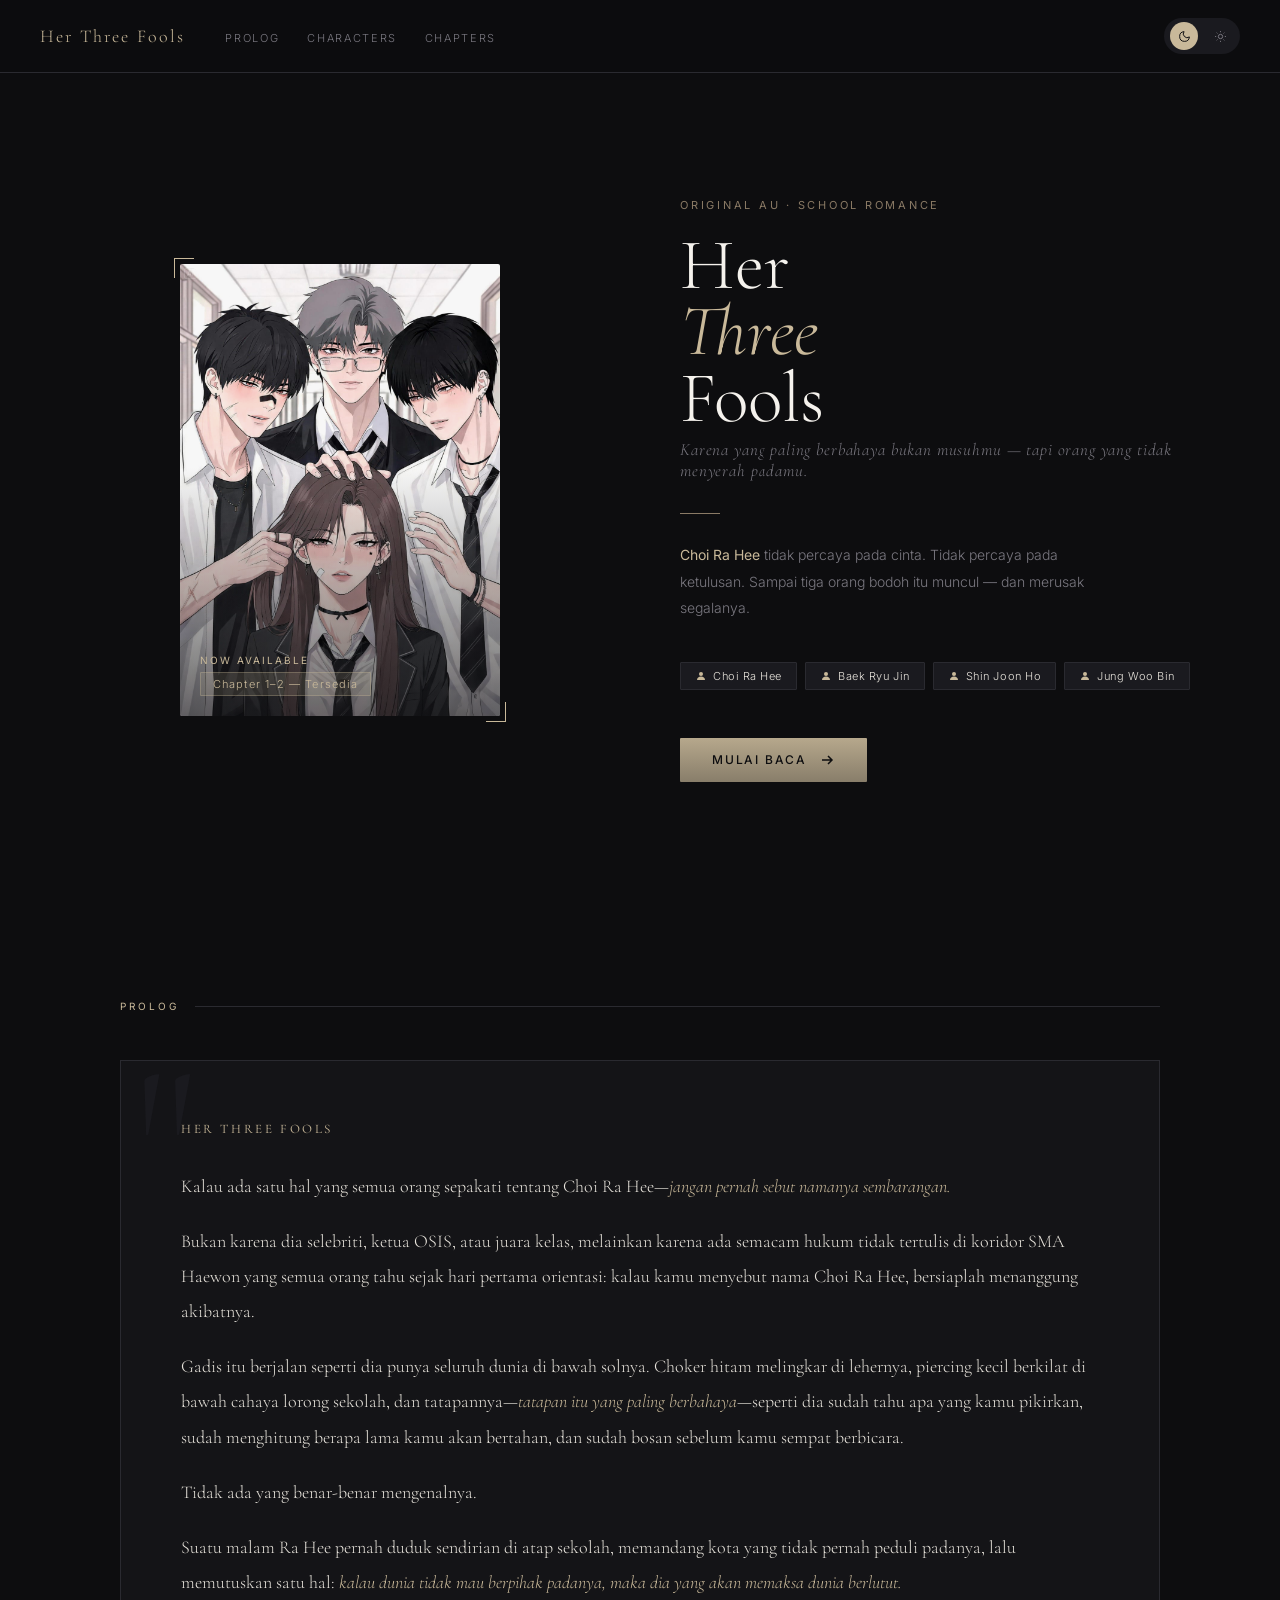
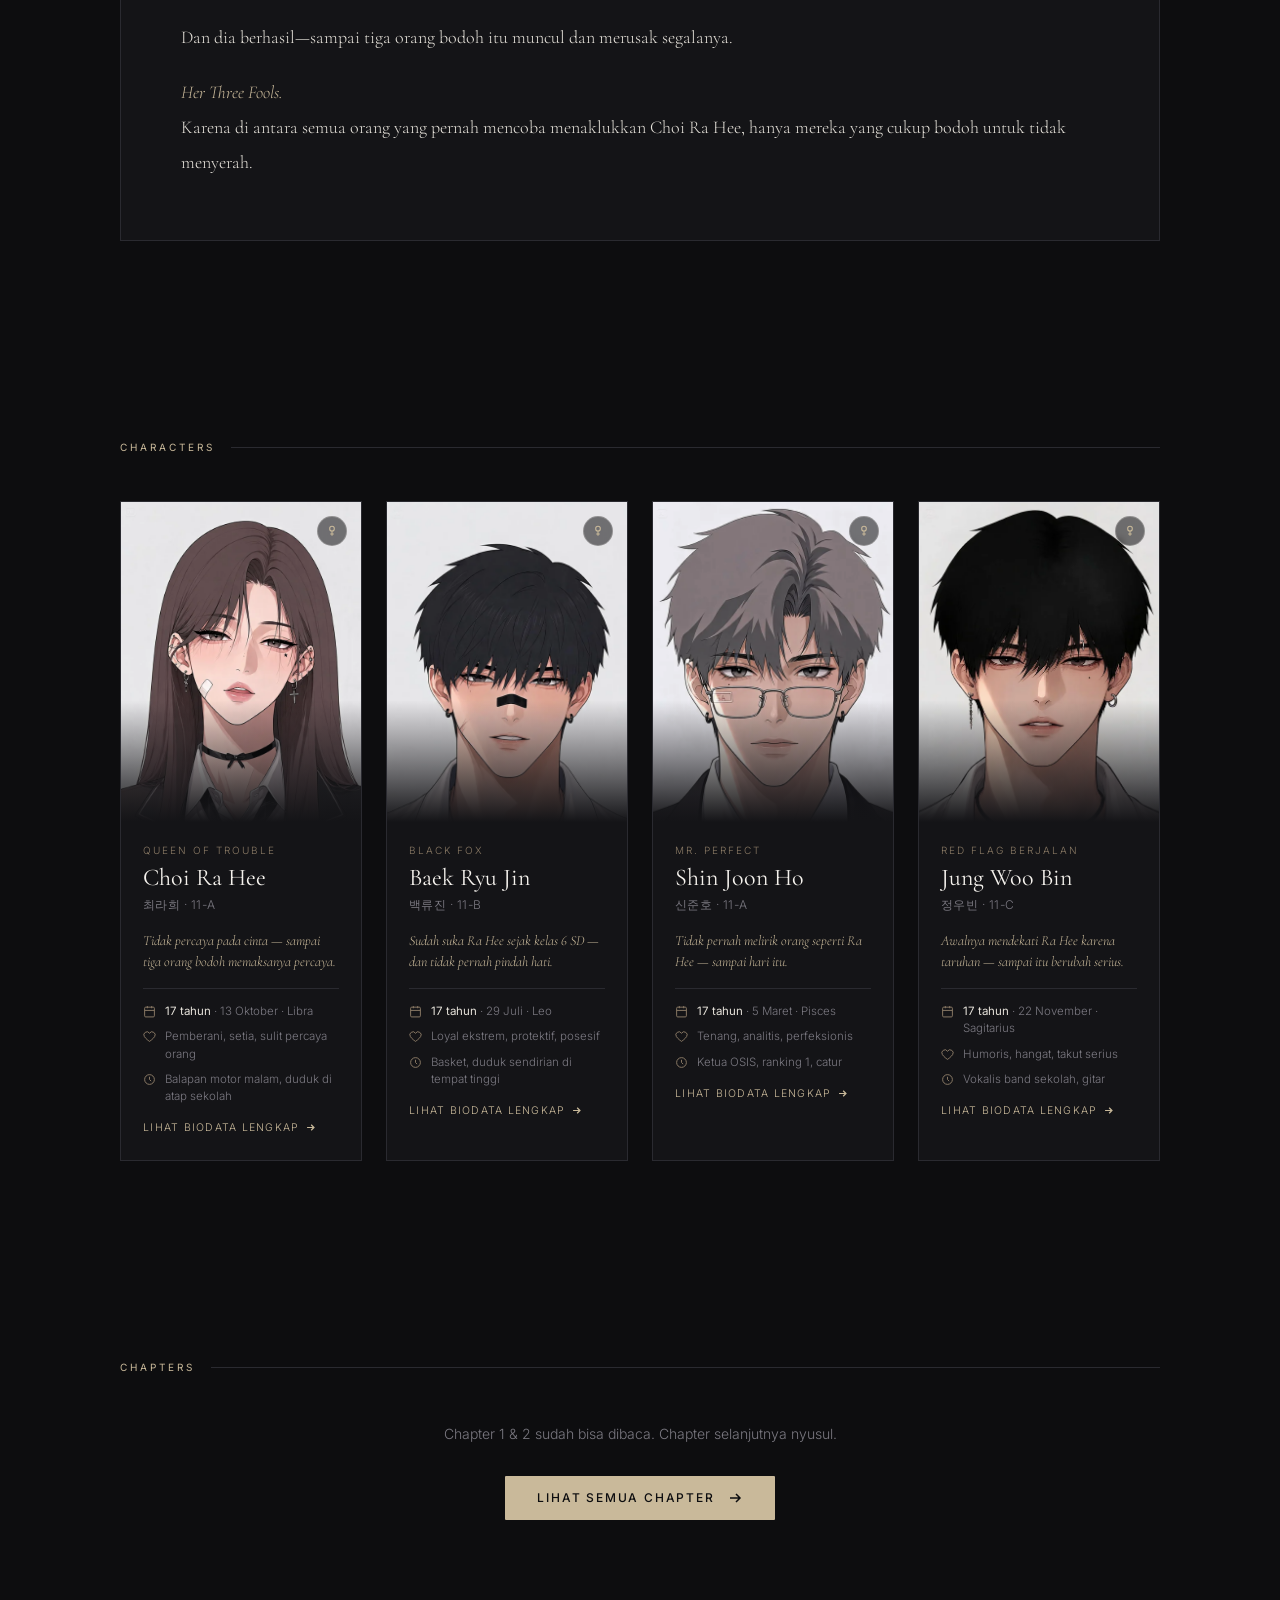
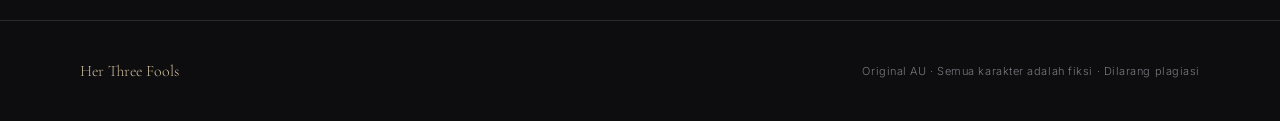
==== commit a9ec3763: "update revisi teh navita" ====
--- a/index.html
+++ b/index.html
@@ -36,7 +36,7 @@
                         <circle cx="12" cy="12" r="4" />
                         <path
                             d="M12 2v2M12 20v2M4.93 4.93l1.41 1.41M17.66 17.66l1.41 1.41M2 12h2M20 12h2M6.34 17.66l-1.41 1.41M19.07 4.93l-1.41 1.41" />
-                        </svg>
+                    </svg>
                 </div>
             </button>
             <button class="hamburger-btn" onclick="openMobileMenu()" aria-label="Menu">
@@ -112,25 +112,23 @@
         <div class="prolog-card">
             <div class="prolog-title">Her Three Fools</div>
             <div class="prolog-text">
-                <p>Kalau ada satu hal yang semua orang sepakati tentang Choi Ra Hee &mdash; <span
-                        class="highlight">jangan
+                <p>Kalau ada satu hal yang semua orang sepakati tentang Choi Ra Hee&mdash;<span class="highlight">jangan
                         pernah sebut namanya sembarangan.</span></p>
-                <p>Bukan karena dia selebriti. Bukan karena dia ketua OSIS atau juara kelas. Tapi karena ada semacam
-                    hukum tidak tertulis di koridor SMA Haewon yang semua orang tahu sejak hari pertama orientasi:
-                    Kalau kamu menyebut nama Choi Ra Hee, bersiaplah menanggung akibatnya.</p>
+                <p>Bukan karena dia selebriti, ketua OSIS, atau juara kelas, melainkan karena ada semacam hukum
+                    tidak tertulis di koridor SMA Haewon yang semua orang tahu sejak hari pertama orientasi: kalau
+                    kamu menyebut nama Choi Ra Hee, bersiaplah menanggung akibatnya.</p>
                 <p>Gadis itu berjalan seperti dia punya seluruh dunia di bawah solnya. Choker hitam melingkar di
-                    lehernya, piercing kecil berkilat di bawah cahaya lorong sekolah, dan tatapannya &mdash; <span
-                        class="highlight">tatapan itu yang paling berbahaya.</span> Seperti dia sudah tahu apa yang
-                    kamu pikirkan, sudah menghitung berapa lama kamu akan bertahan, dan sudah bosan sebelum kamu
-                    sempat berbicara.</p>
+                    lehernya, piercing kecil berkilat di bawah cahaya lorong sekolah, dan tatapannya&mdash;<span
+                        class="highlight">tatapan itu yang paling berbahaya</span>&mdash;seperti dia sudah tahu apa
+                    yang kamu pikirkan, sudah menghitung berapa lama kamu akan bertahan, dan sudah bosan sebelum
+                    kamu sempat berbicara.</p>
                 <p>Tidak ada yang benar-benar mengenalnya.</p>
                 <p>Suatu malam Ra Hee pernah duduk sendirian di atap sekolah, memandang kota yang tidak pernah
-                    peduli padanya, dan memutuskan satu hal: <span class="highlight">Kalau dunia tidak mau berpihak
+                    peduli padanya, lalu memutuskan satu hal: <span class="highlight">kalau dunia tidak mau berpihak
                         padanya, maka dia yang akan memaksa dunia berlutut.</span></p>
-                <p>Dan dia berhasil.</p>
-                <p>Sampai tiga orang bodoh itu muncul dan merusak segalanya.</p>
+                <p>Dan dia berhasil&mdash;sampai tiga orang bodoh itu muncul dan merusak segalanya.</p>
                 <p><span class="highlight">Her Three Fools.</span><br />Karena di antara semua orang yang pernah
-                    mencoba menaklukkan Choi Ra Hee &mdash; hanya mereka yang cukup bodoh untuk tidak menyerah.</p>
+                    mencoba menaklukkan Choi Ra Hee, hanya mereka yang cukup bodoh untuk tidak menyerah.</p>
             </div>
         </div>
     </section>
@@ -163,7 +161,7 @@
                                 stroke="currentColor" stroke-width="1.8">
                                 <path
                                     d="M12 21s-7-4.6-9.5-9A5.5 5.5 0 0112 6a5.5 5.5 0 019.5 6c-2.5 4.4-9.5 9-9.5 9z" />
-                                </svg><span>Pemberani, setia, sulit percaya orang</span></div>
+                            </svg><span>Pemberani, setia, sulit percaya orang</span></div>
                         <div class="char-meta-row"><svg width="13" height="13" viewBox="0 0 24 24" fill="none"
                                 stroke="currentColor" stroke-width="1.8">
                                 <circle cx="12" cy="12" r="9" />
@@ -199,7 +197,7 @@
                                 stroke="currentColor" stroke-width="1.8">
                                 <path
                                     d="M12 21s-7-4.6-9.5-9A5.5 5.5 0 0112 6a5.5 5.5 0 019.5 6c-2.5 4.4-9.5 9-9.5 9z" />
-                                </svg><span>Loyal ekstrem, protektif, posesif</span></div>
+                            </svg><span>Loyal ekstrem, protektif, posesif</span></div>
                         <div class="char-meta-row"><svg width="13" height="13" viewBox="0 0 24 24" fill="none"
                                 stroke="currentColor" stroke-width="1.8">
                                 <circle cx="12" cy="12" r="9" />
@@ -235,7 +233,7 @@
                                 stroke="currentColor" stroke-width="1.8">
                                 <path
                                     d="M12 21s-7-4.6-9.5-9A5.5 5.5 0 0112 6a5.5 5.5 0 019.5 6c-2.5 4.4-9.5 9-9.5 9z" />
-                                </svg><span>Tenang, analitis, perfeksionis</span></div>
+                            </svg><span>Tenang, analitis, perfeksionis</span></div>
                         <div class="char-meta-row"><svg width="13" height="13" viewBox="0 0 24 24" fill="none"
                                 stroke="currentColor" stroke-width="1.8">
                                 <circle cx="12" cy="12" r="9" />
@@ -270,7 +268,7 @@
                                 stroke="currentColor" stroke-width="1.8">
                                 <path
                                     d="M12 21s-7-4.6-9.5-9A5.5 5.5 0 0112 6a5.5 5.5 0 019.5 6c-2.5 4.4-9.5 9-9.5 9z" />
-                                </svg><span>Humoris, hangat, takut serius</span></div>
+                            </svg><span>Humoris, hangat, takut serius</span></div>
                         <div class="char-meta-row"><svg width="13" height="13" viewBox="0 0 24 24" fill="none"
                                 stroke="currentColor" stroke-width="1.8">
                                 <circle cx="12" cy="12" r="9" />
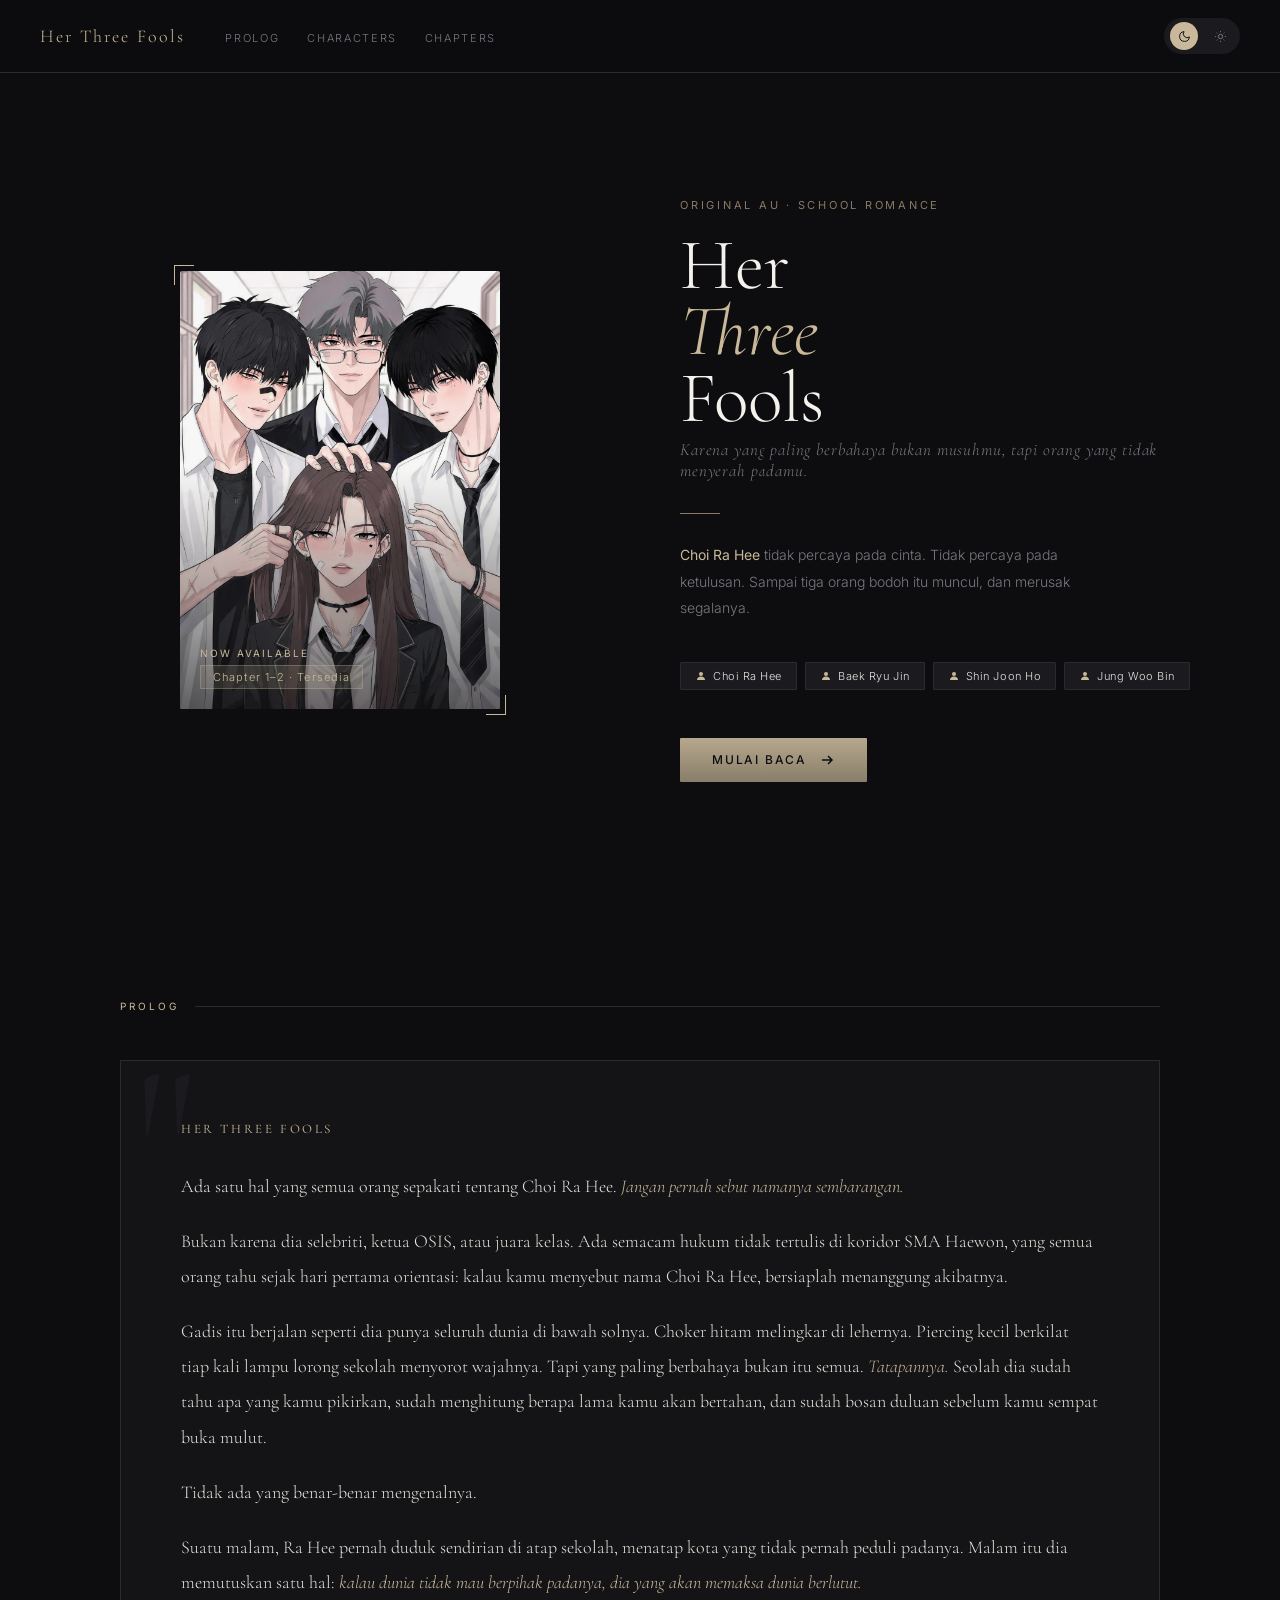
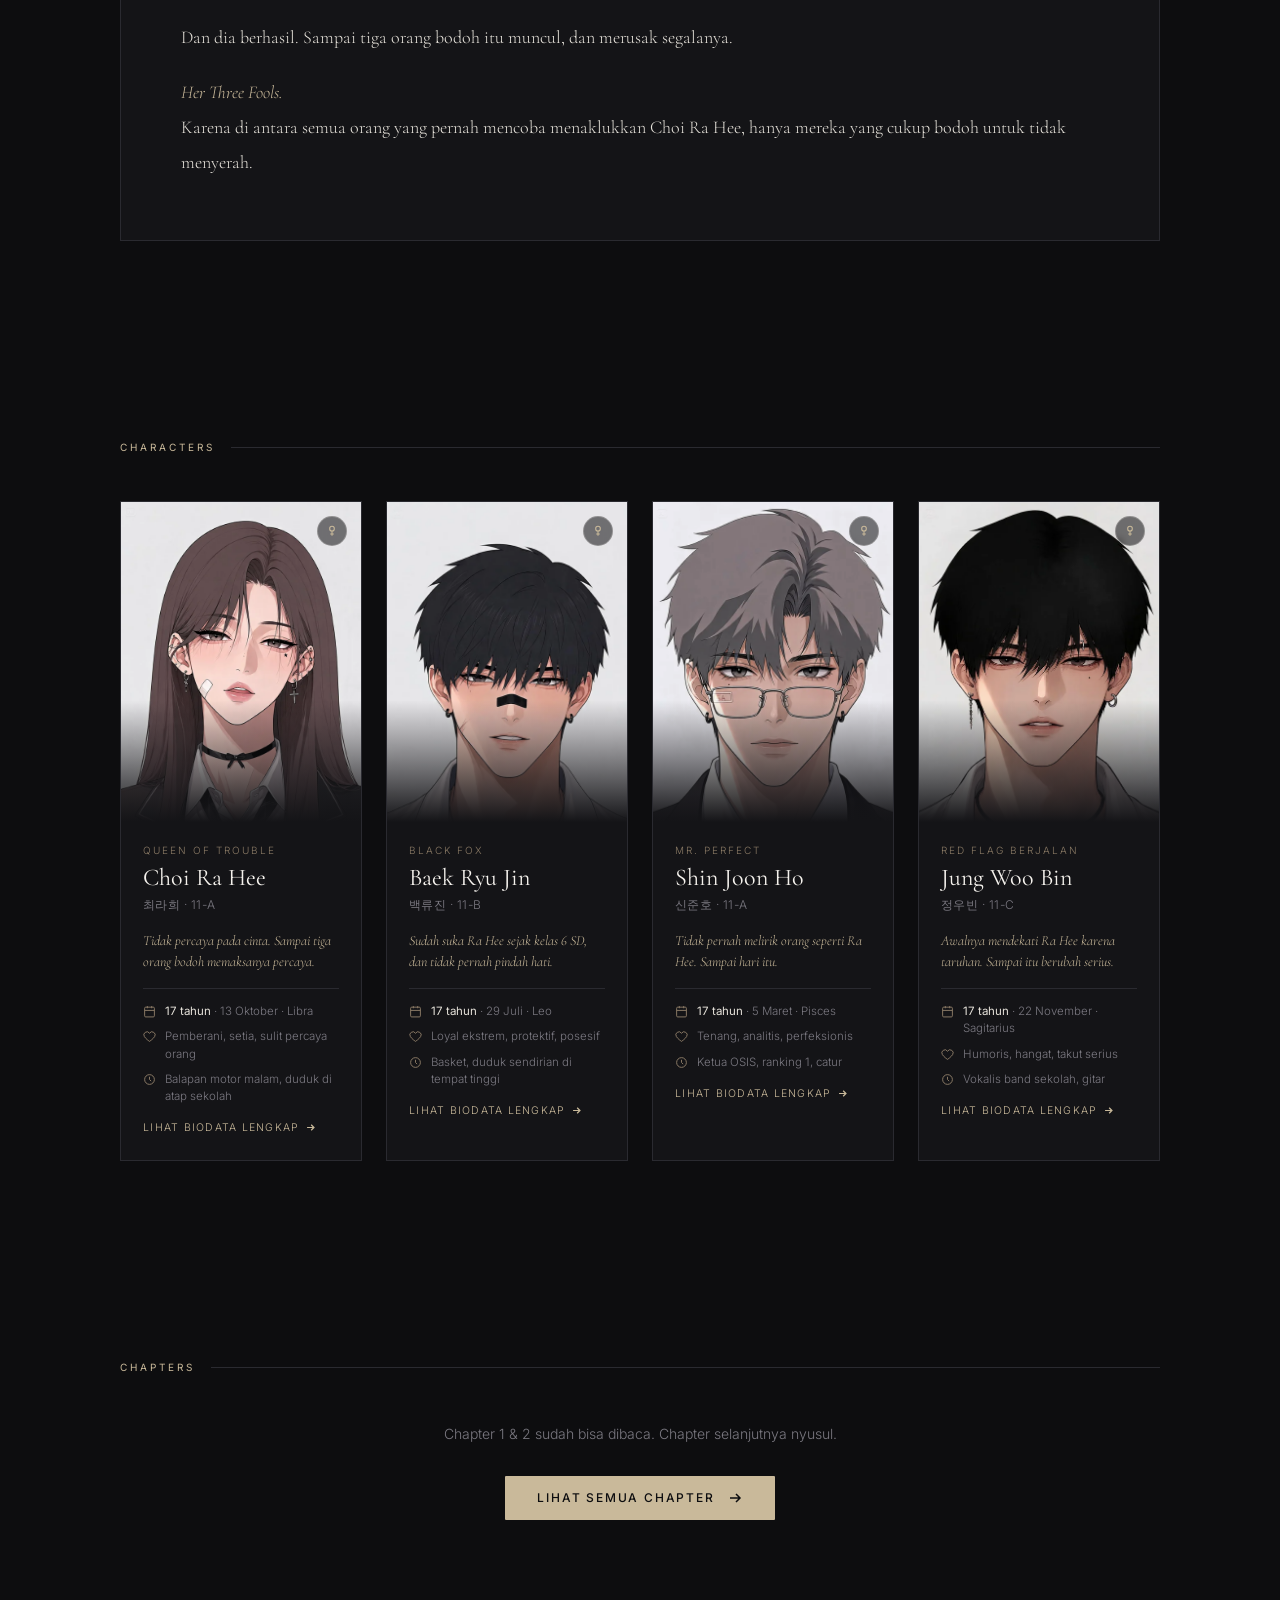
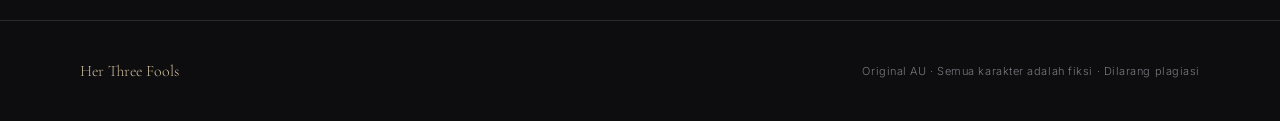
==== commit 9cb5444e: "update revisi tambahin gambar" ====
--- a/index.html
+++ b/index.html
@@ -64,7 +64,7 @@
                 <div class="poster-overlay"></div>
                 <div class="poster-label">
                     <div class="poster-tag">Now Available</div>
-                    <div class="poster-chapter-badge">Chapter 1&ndash;2 &mdash; Tersedia</div>
+                    <div class="poster-chapter-badge">Chapter 1&ndash;2 &middot; Tersedia</div>
                 </div>
             </div>
         </div>
@@ -72,12 +72,12 @@
         <div class="hero-text">
             <div class="hero-eyebrow">Original AU &middot; School Romance</div>
             <h1 class="hero-title">Her<br /><em>Three</em><br />Fools</h1>
-            <p class="hero-subtitle">Karena yang paling berbahaya bukan musuhmu &mdash; tapi orang yang tidak menyerah
+            <p class="hero-subtitle">Karena yang paling berbahaya bukan musuhmu, tapi orang yang tidak menyerah
                 padamu.</p>
             <div class="hero-divider"></div>
             <p class="hero-desc">
                 <strong>Choi Ra Hee</strong> tidak percaya pada cinta. Tidak percaya pada ketulusan. Sampai tiga
-                orang bodoh itu muncul &mdash; dan merusak segalanya.
+                orang bodoh itu muncul, dan merusak segalanya.
             </p>
             <div class="cast-row">
                 <a class="cast-chip" href="characters/choi-ra-hee.html"><svg width="12" height="12" viewBox="0 0 24 24"
@@ -112,21 +112,21 @@
         <div class="prolog-card">
             <div class="prolog-title">Her Three Fools</div>
             <div class="prolog-text">
-                <p>Kalau ada satu hal yang semua orang sepakati tentang Choi Ra Hee&mdash;<span class="highlight">jangan
+                <p>Ada satu hal yang semua orang sepakati tentang Choi Ra Hee. <span class="highlight">Jangan
                         pernah sebut namanya sembarangan.</span></p>
-                <p>Bukan karena dia selebriti, ketua OSIS, atau juara kelas, melainkan karena ada semacam hukum
-                    tidak tertulis di koridor SMA Haewon yang semua orang tahu sejak hari pertama orientasi: kalau
+                <p>Bukan karena dia selebriti, ketua OSIS, atau juara kelas. Ada semacam hukum
+                    tidak tertulis di koridor SMA Haewon, yang semua orang tahu sejak hari pertama orientasi: kalau
                     kamu menyebut nama Choi Ra Hee, bersiaplah menanggung akibatnya.</p>
                 <p>Gadis itu berjalan seperti dia punya seluruh dunia di bawah solnya. Choker hitam melingkar di
-                    lehernya, piercing kecil berkilat di bawah cahaya lorong sekolah, dan tatapannya&mdash;<span
-                        class="highlight">tatapan itu yang paling berbahaya</span>&mdash;seperti dia sudah tahu apa
-                    yang kamu pikirkan, sudah menghitung berapa lama kamu akan bertahan, dan sudah bosan sebelum
-                    kamu sempat berbicara.</p>
+                    lehernya. Piercing kecil berkilat tiap kali lampu lorong sekolah menyorot wajahnya. Tapi yang
+                    paling berbahaya bukan itu semua. <span class="highlight">Tatapannya.</span> Seolah dia sudah
+                    tahu apa yang kamu pikirkan, sudah menghitung berapa lama kamu akan bertahan, dan sudah bosan
+                    duluan sebelum kamu sempat buka mulut.</p>
                 <p>Tidak ada yang benar-benar mengenalnya.</p>
-                <p>Suatu malam Ra Hee pernah duduk sendirian di atap sekolah, memandang kota yang tidak pernah
-                    peduli padanya, lalu memutuskan satu hal: <span class="highlight">kalau dunia tidak mau berpihak
-                        padanya, maka dia yang akan memaksa dunia berlutut.</span></p>
-                <p>Dan dia berhasil&mdash;sampai tiga orang bodoh itu muncul dan merusak segalanya.</p>
+                <p>Suatu malam, Ra Hee pernah duduk sendirian di atap sekolah, menatap kota yang tidak pernah
+                    peduli padanya. Malam itu dia memutuskan satu hal: <span class="highlight">kalau dunia tidak mau
+                        berpihak padanya, dia yang akan memaksa dunia berlutut.</span></p>
+                <p>Dan dia berhasil. Sampai tiga orang bodoh itu muncul, dan merusak segalanya.</p>
                 <p><span class="highlight">Her Three Fools.</span><br />Karena di antara semua orang yang pernah
                     mencoba menaklukkan Choi Ra Hee, hanya mereka yang cukup bodoh untuk tidak menyerah.</p>
             </div>
@@ -150,7 +150,7 @@
                     <div class="char-alias">Queen of Trouble</div>
                     <div class="char-name">Choi Ra Hee</div>
                     <div class="char-name-kr">최라희 · 11-A</div>
-                    <p class="char-tagline">Tidak percaya pada cinta — sampai tiga orang bodoh memaksanya percaya.</p>
+                    <p class="char-tagline">Tidak percaya pada cinta. Sampai tiga orang bodoh memaksanya percaya.</p>
                     <div class="char-meta-list">
                         <div class="char-meta-row"><svg width="13" height="13" viewBox="0 0 24 24" fill="none"
                                 stroke="currentColor" stroke-width="1.8">
@@ -186,7 +186,7 @@
                     <div class="char-alias">Black Fox</div>
                     <div class="char-name">Baek Ryu Jin</div>
                     <div class="char-name-kr">백류진 · 11-B</div>
-                    <p class="char-tagline">Sudah suka Ra Hee sejak kelas 6 SD — dan tidak pernah pindah hati.</p>
+                    <p class="char-tagline">Sudah suka Ra Hee sejak kelas 6 SD, dan tidak pernah pindah hati.</p>
                     <div class="char-meta-list">
                         <div class="char-meta-row"><svg width="13" height="13" viewBox="0 0 24 24" fill="none"
                                 stroke="currentColor" stroke-width="1.8">
@@ -222,7 +222,7 @@
                     <div class="char-alias">Mr. Perfect</div>
                     <div class="char-name">Shin Joon Ho</div>
                     <div class="char-name-kr">신준호 · 11-A</div>
-                    <p class="char-tagline">Tidak pernah melirik orang seperti Ra Hee — sampai hari itu.</p>
+                    <p class="char-tagline">Tidak pernah melirik orang seperti Ra Hee. Sampai hari itu.</p>
                     <div class="char-meta-list">
                         <div class="char-meta-row"><svg width="13" height="13" viewBox="0 0 24 24" fill="none"
                                 stroke="currentColor" stroke-width="1.8">
@@ -257,7 +257,7 @@
                     <div class="char-alias">Red Flag Berjalan</div>
                     <div class="char-name">Jung Woo Bin</div>
                     <div class="char-name-kr">정우빈 · 11-C</div>
-                    <p class="char-tagline">Awalnya mendekati Ra Hee karena taruhan — sampai itu berubah serius.</p>
+                    <p class="char-tagline">Awalnya mendekati Ra Hee karena taruhan. Sampai itu berubah serius.</p>
                     <div class="char-meta-list">
                         <div class="char-meta-row"><svg width="13" height="13" viewBox="0 0 24 24" fill="none"
                                 stroke="currentColor" stroke-width="1.8">
--- a/assets/style.css
+++ b/assets/style.css
@@ -347,6 +347,15 @@
     border-width: 0 1px 1px 0;
 }
 
+.scene-img {
+    display: block;
+    width: 100%;
+    max-width: 700px;
+    height: auto;
+    margin: 2rem auto;
+    border-radius: 4px;
+}
+
 /* ── HERO TEXT ── */
 .hero-eyebrow {
     font-size: 11px;
